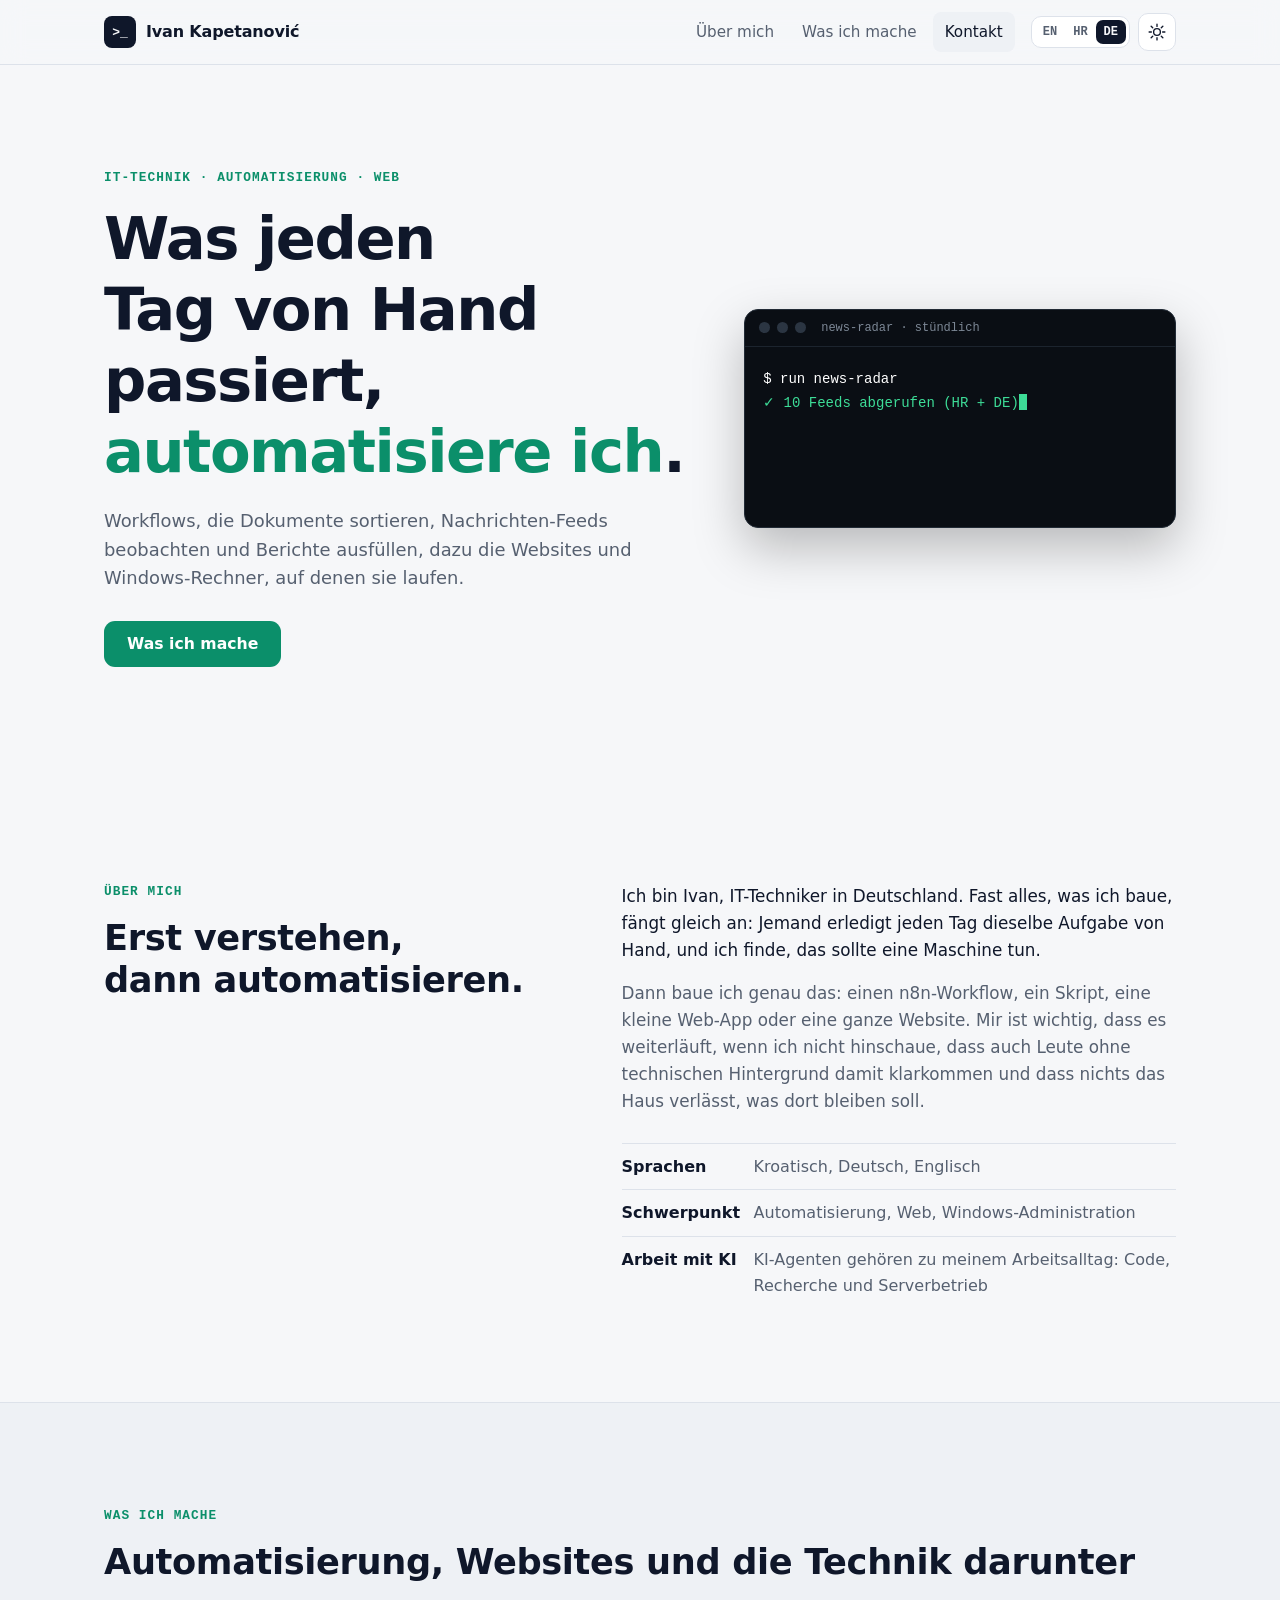
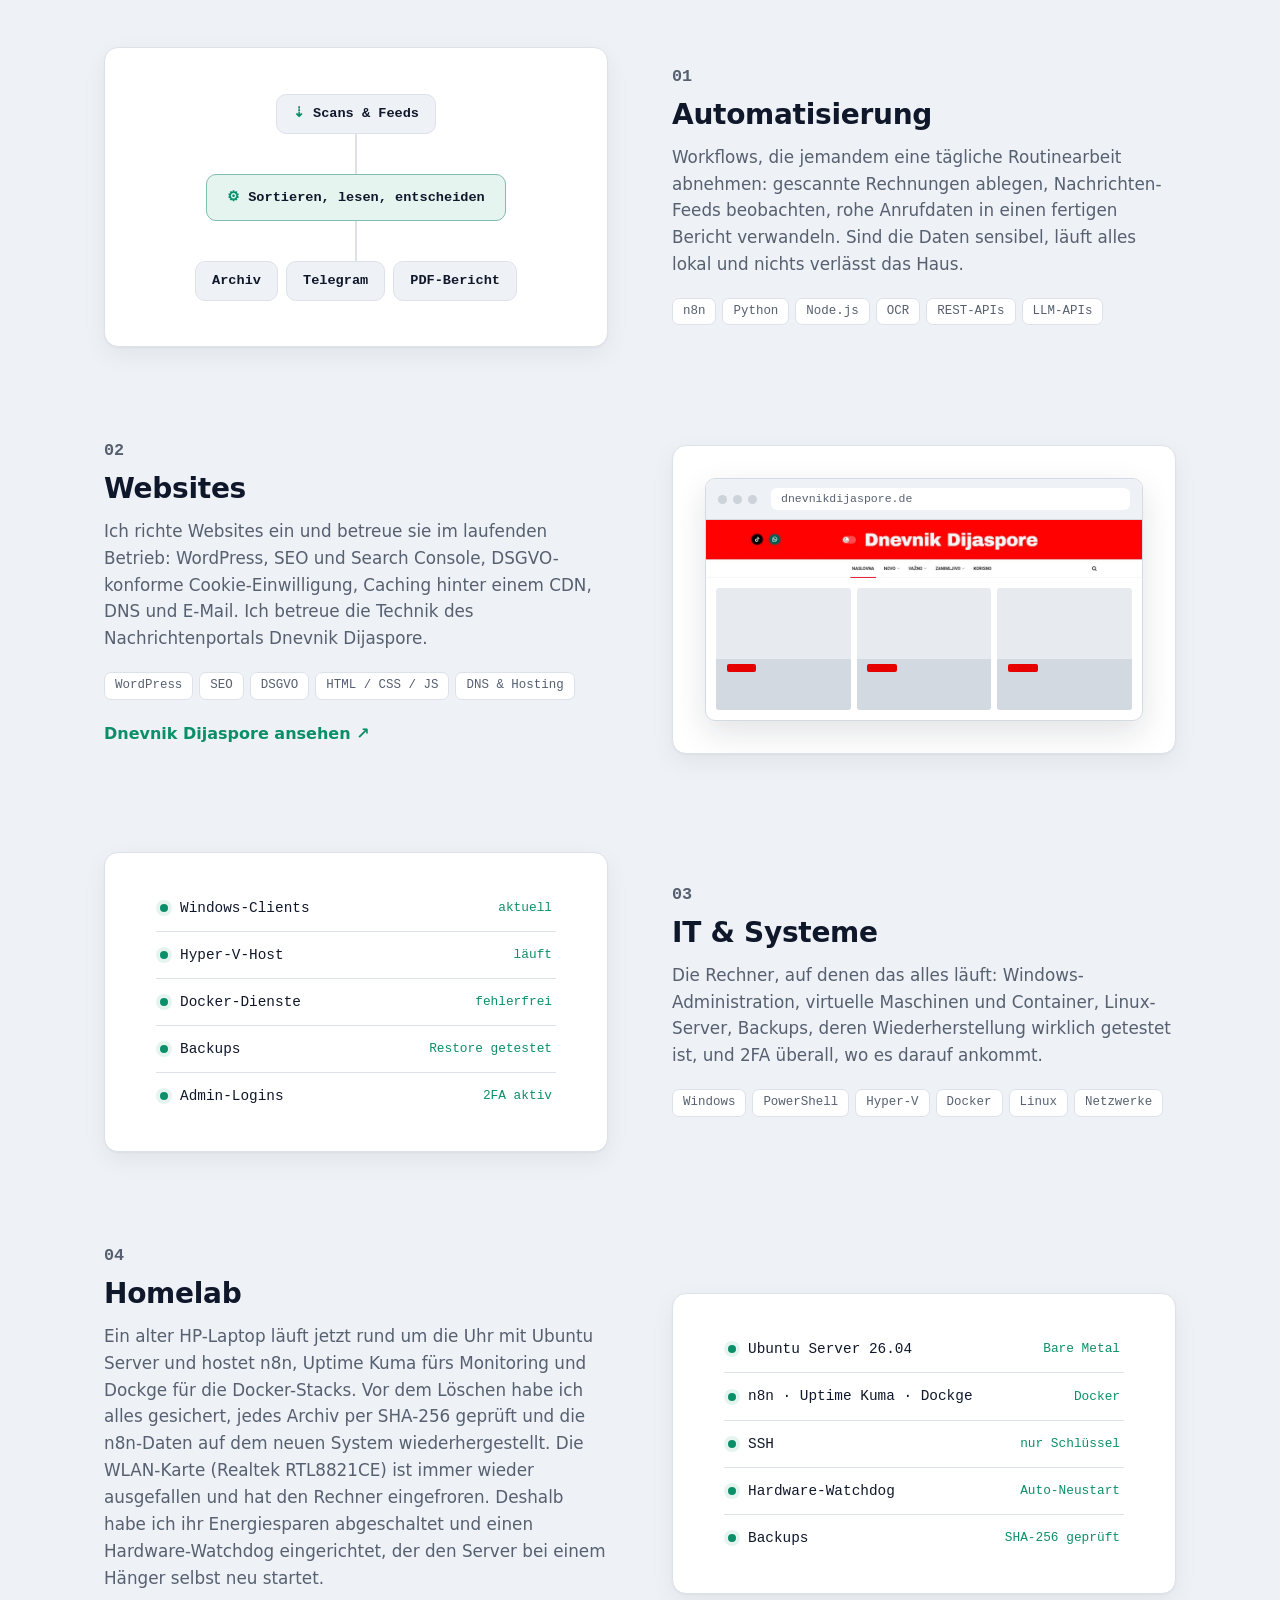
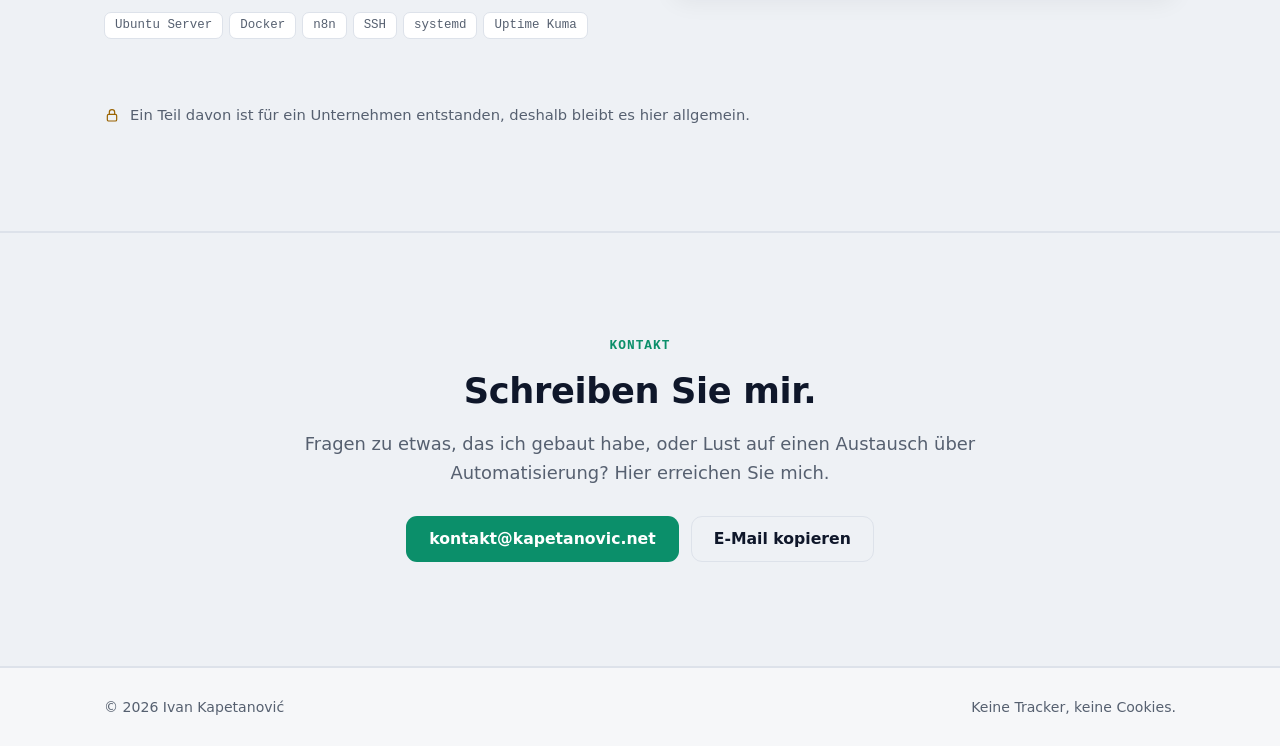
==== de/index.html @ 945056b7 "Add homelab project, AI line, drop hand-written claim Co-Authored-By: Claude Opus 5.5 <noreply@anthr" ====
<!doctype html>
<html lang="de">
<head>
  <meta charset="utf-8">
  <meta name="viewport" content="width=device-width, initial-scale=1">
  <title>Ivan Kapetanović · IT & Automatisierung</title>
  <meta name="description" content="Portfolio von Ivan Kapetanović, IT-Techniker: Automatisierung, Websites und Windows-Administration.">
  <meta name="author" content="Ivan Kapetanović">
  <meta name="theme-color" content="#f6f7f9" media="(prefers-color-scheme: light)">
  <meta name="theme-color" content="#0d1117" media="(prefers-color-scheme: dark)">
  <link rel="canonical" href="https://kapetanovic.net/de/">
  <link rel="alternate" hreflang="en" href="https://kapetanovic.net/">
  <link rel="alternate" hreflang="de" href="https://kapetanovic.net/de/">
  <link rel="alternate" hreflang="hr" href="https://kapetanovic.net/hr/">
  <link rel="alternate" hreflang="x-default" href="https://kapetanovic.net/">
  <link rel="icon" href="../assets/favicon.svg" type="image/svg+xml">
  <link rel="stylesheet" href="../css/style.css">
  <script>
    // Mark JS as available and apply the saved theme before first paint (no flash).
    document.documentElement.classList.add("js");
    try { var t = localStorage.getItem("theme"); if (t) document.documentElement.dataset.theme = t; } catch (e) {}
  </script>
</head>
<body>
  <a class="skip" href="#main">Zum Inhalt springen</a>

  <header class="site-header" id="top">
    <div class="wrap header-inner">
      <a class="brand" href="#top" aria-label="Nach oben">
        <span class="brand-mark" aria-hidden="true">&gt;_</span>
        <span>Ivan Kapetanović</span>
      </a>

      <nav class="nav" id="nav" aria-label="Hauptmenü">
        <a href="#about">Über mich</a>
        <a href="#work">Was ich mache</a>
        <a href="#contact">Kontakt</a>
      </nav>

      <div class="header-tools">
        <div class="lang" role="group" aria-label="Sprache">
          <a class="lang-btn" href="../" lang="en" hreflang="en">EN</a>
          <a class="lang-btn" href="../hr/" lang="hr" hreflang="hr">HR</a>
          <a class="lang-btn is-active" href="./" aria-current="true" lang="de">DE</a>
        </div>
        <button class="icon-btn" id="theme-toggle" type="button" aria-label="Dunkelmodus umschalten">
          <svg class="i-sun" viewBox="0 0 24 24" aria-hidden="true"><circle cx="12" cy="12" r="4.5"/><path d="M12 1.5v3M12 19.5v3M4.2 4.2l2.1 2.1M17.7 17.7l2.1 2.1M1.5 12h3M19.5 12h3M4.2 19.8l2.1-2.1M17.7 6.3l2.1-2.1"/></svg>
          <svg class="i-moon" viewBox="0 0 24 24" aria-hidden="true"><path d="M20.5 14.5A8.5 8.5 0 0 1 9.5 3.5a8.5 8.5 0 1 0 11 11z"/></svg>
        </button>
        <button class="icon-btn menu-btn" id="menu-toggle" type="button" aria-label="Menü öffnen" data-label-open="Menü öffnen" data-label-close="Menü schließen" aria-expanded="false" aria-controls="nav">
          <svg viewBox="0 0 24 24" aria-hidden="true"><path d="M3 6h18M3 12h18M3 18h18"/></svg>
        </button>
      </div>
    </div>
  </header>

  <main id="main">
    <!-- HERO -->
    <section class="hero">
      <div class="wrap hero-grid">
        <div class="hero-copy">
          <p class="eyebrow">IT-Technik · Automatisierung · Web</p>
          <h1>Was jeden Tag von Hand passiert, <span class="accent">automatisiere ich</span>.</h1>
          <p class="lead">
            Workflows, die Dokumente sortieren, Nachrichten-Feeds beobachten und Berichte ausfüllen,
            dazu die Websites und Windows-Rechner, auf denen sie laufen.
          </p>
          <div class="cta-row">
            <a class="btn btn-primary" href="#work">Was ich mache</a>
          </div>
        </div>

        <div class="terminal" aria-label="Beispiel: ein automatischer Workflow-Lauf">
          <div class="terminal-bar">
            <span class="dot"></span><span class="dot"></span><span class="dot"></span>
            <span class="terminal-title">news-radar · stündlich</span>
          </div>
          <pre class="terminal-body" id="terminal"><code>$ run news-radar
✓ 10 Feeds abgerufen (HR + DE)
✓ 214 Meldungen → 9 relevant
✓ 9 an die Redaktion auf Telegram gesendet
fertig in 4,2 s</code></pre>
        </div>
      </div>
    </section>

    <!-- ABOUT -->
    <section class="section" id="about">
      <div class="wrap about-grid">
        <div>
          <p class="kicker">Über mich</p>
          <h2>Erst verstehen, dann automatisieren.</h2>
        </div>
        <div class="about-text">
          <p>
            Ich bin Ivan, IT-Techniker in Deutschland. Fast alles, was ich baue, fängt gleich an: Jemand erledigt jeden Tag dieselbe Aufgabe von Hand, und ich finde, das
            sollte eine Maschine tun.
          </p>
          <p>
            Dann baue ich genau das: einen n8n-Workflow, ein Skript, eine kleine Web-App oder eine
            ganze Website. Mir ist wichtig, dass es weiterläuft, wenn ich nicht hinschaue, dass auch
            Leute ohne technischen Hintergrund damit klarkommen und dass nichts das Haus verlässt,
            was dort bleiben soll.
          </p>
          <ul class="facts">
            <li><strong>Sprachen</strong> Kroatisch, Deutsch, Englisch</li>
            <li><strong>Schwerpunkt</strong> Automatisierung, Web, Windows-Administration</li>
            <li><strong>Arbeit mit KI</strong> KI-Agenten gehören zu meinem Arbeitsalltag: Code, Recherche und Serverbetrieb</li>
          </ul>
        </div>
      </div>
    </section>

    <!-- WORK: three general areas. A block's visual can be swapped for a photo later:
         replace the contents of its .work-media with <img src="assets/..." alt="..." width height>. -->
    <section class="section section-alt" id="work">
      <div class="wrap">
        <p class="kicker">Was ich mache</p>
        <h2>Automatisierung, Websites und die Technik darunter</h2>

        <div class="work-list">
          <article class="work">
            <div class="work-media media-flow" aria-hidden="true">
              <div class="flow">
                <div class="flow-node"><span class="flow-ico">⇣</span>Scans &amp; Feeds</div>
                <div class="flow-line"><i></i></div>
                <div class="flow-node flow-main"><span class="flow-ico">⚙</span>Sortieren, lesen, entscheiden</div>
                <div class="flow-line"><i></i></div>
                <div class="flow-outs">
                  <div class="flow-node">Archiv</div>
                  <div class="flow-node">Telegram</div>
                  <div class="flow-node">PDF-Bericht</div>
                </div>
              </div>
            </div>
            <div class="work-copy">
              <p class="work-num">01</p>
              <h3>Automatisierung</h3>
              <p>
                Workflows, die jemandem eine tägliche Routinearbeit abnehmen: gescannte Rechnungen
                ablegen, Nachrichten-Feeds beobachten, rohe Anrufdaten in einen fertigen Bericht
                verwandeln. Sind die Daten sensibel, läuft alles lokal und nichts verlässt das Haus.
              </p>
              <ul class="tags"><li>n8n</li><li>Python</li><li>Node.js</li><li>OCR</li><li>REST-APIs</li><li>LLM-APIs</li></ul>
            </div>
          </article>

          <article class="work work-flip">
            <div class="work-media media-browser">
              <div class="browser">
                <div class="browser-bar" aria-hidden="true"><span class="dot"></span><span class="dot"></span><span class="dot"></span><span class="browser-url">dnevnikdijaspore.de</span></div>
                <img src="../assets/dd-header.webp" width="960" height="128" alt="Kopfzeile der Nachrichtenseite Dnevnik Dijaspore" loading="lazy" decoding="async">
                <div class="browser-grid" aria-hidden="true"><i></i><i></i><i></i></div>
              </div>
            </div>
            <div class="work-copy">
              <p class="work-num">02</p>
              <h3>Websites</h3>
              <p>
                Ich richte Websites ein und betreue sie im laufenden Betrieb: WordPress, SEO und Search
                Console, DSGVO-konforme Cookie-Einwilligung, Caching hinter einem CDN, DNS und E-Mail.
                Ich betreue die Technik des Nachrichtenportals Dnevnik Dijaspore.
              </p>
              <ul class="tags"><li>WordPress</li><li>SEO</li><li>DSGVO</li><li>HTML / CSS / JS</li><li>DNS &amp; Hosting</li></ul>
              <a class="work-link" href="https://dnevnikdijaspore.de" target="_blank" rel="noopener">Dnevnik Dijaspore ansehen ↗</a>
            </div>
          </article>

          <article class="work">
            <div class="work-media media-status" aria-hidden="true">
              <ul class="status">
                <li><span class="ok"></span>Windows-Clients<em>aktuell</em></li>
                <li><span class="ok"></span>Hyper-V-Host<em>läuft</em></li>
                <li><span class="ok"></span>Docker-Dienste<em>fehlerfrei</em></li>
                <li><span class="ok"></span>Backups<em>Restore getestet</em></li>
                <li><span class="ok"></span>Admin-Logins<em>2FA aktiv</em></li>
              </ul>
            </div>
            <div class="work-copy">
              <p class="work-num">03</p>
              <h3>IT &amp; Systeme</h3>
              <p>
                Die Rechner, auf denen das alles läuft: Windows-Administration, virtuelle Maschinen und
                Container, Linux-Server, Backups, deren Wiederherstellung wirklich getestet ist, und
                2FA überall, wo es darauf ankommt.
              </p>
              <ul class="tags"><li>Windows</li><li>PowerShell</li><li>Hyper-V</li><li>Docker</li><li>Linux</li><li>Netzwerke</li></ul>
            </div>
          </article>
          <article class="work work-flip">
            <div class="work-media media-status" aria-hidden="true">
              <ul class="status">
                <li><span class="ok"></span>Ubuntu Server 26.04<em>Bare Metal</em></li>
                <li><span class="ok"></span>n8n · Uptime Kuma · Dockge<em>Docker</em></li>
                <li><span class="ok"></span>SSH<em>nur Schlüssel</em></li>
                <li><span class="ok"></span>Hardware-Watchdog<em>Auto-Neustart</em></li>
                <li><span class="ok"></span>Backups<em>SHA-256 geprüft</em></li>
              </ul>
            </div>
            <div class="work-copy">
              <p class="work-num">04</p>
              <h3>Homelab</h3>
              <p>
                Ein alter HP-Laptop läuft jetzt rund um die Uhr mit Ubuntu Server und hostet n8n,
                Uptime Kuma fürs Monitoring und Dockge für die Docker-Stacks. Vor dem Löschen habe ich
                alles gesichert, jedes Archiv per SHA-256 geprüft und die n8n-Daten auf dem neuen System
                wiederhergestellt. Die WLAN-Karte (Realtek RTL8821CE) ist immer wieder ausgefallen und hat
                den Rechner eingefroren. Deshalb habe ich ihr Energiesparen abgeschaltet und einen
                Hardware-Watchdog eingerichtet, der den Server bei einem Hänger selbst neu startet.
              </p>
              <ul class="tags"><li>Ubuntu Server</li><li>Docker</li><li>n8n</li><li>SSH</li><li>systemd</li><li>Uptime Kuma</li></ul>
            </div>
          </article>
        </div>

        <p class="work-note">
          <svg viewBox="0 0 24 24" aria-hidden="true"><rect x="5" y="11" width="14" height="10" rx="2"/><path d="M8 11V8a4 4 0 0 1 8 0v3"/></svg>
          Ein Teil davon ist für ein Unternehmen entstanden, deshalb bleibt es hier allgemein.
        </p>
      </div>
    </section>

    <!-- CONTACT -->
    <section class="section section-alt contact" id="contact">
      <div class="wrap contact-inner">
        <p class="kicker">Kontakt</p>
        <h2>Schreiben Sie mir.</h2>
        <p class="lead">Fragen zu etwas, das ich gebaut habe, oder Lust auf einen Austausch über Automatisierung? Hier erreichen Sie mich.</p>
        <div class="cta-row cta-center">
          <a class="btn btn-primary" href="mailto:kontakt@kapetanovic.net">kontakt@kapetanovic.net</a>
          <button class="btn btn-ghost" type="button" id="copy-email" data-copied="E-Mail-Adresse kopiert" data-email="kontakt@kapetanovic.net">E-Mail kopieren</button>
        </div>
      </div>
    </section>
  </main>

  <footer class="site-footer">
    <div class="wrap footer-inner">
      <p>© <span id="year">2026</span> Ivan Kapetanović</p>
      <p>Keine Tracker, keine Cookies.</p>
    </div>
  </footer>

  <div class="toast" id="toast" role="status" aria-live="polite"></div>
  <script src="../js/main.js" defer></script>
</body>
</html>
---- css/style.css ----
/* ===== Tokens ===== */
:root {
  --bg: #f6f7f9;
  --surface: #ffffff;
  --surface-alt: #eef1f5;
  --text: #0f172a;
  --muted: #566070;
  --border: #dde2ea;
  --accent: #0b8f6a;
  --accent-strong: #087556;
  --accent-ink: #ffffff;
  --accent-soft: rgba(11, 143, 106, 0.1);
  --warn: #9a6300;
  --warn-soft: rgba(201, 138, 20, 0.12);
  --shadow: 0 1px 2px rgba(15, 23, 42, 0.04), 0 8px 24px rgba(15, 23, 42, 0.06);
  --header-bg: rgba(246, 247, 249, 0.82);

  --font: ui-sans-serif, system-ui, -apple-system, "Segoe UI", Roboto, "Helvetica Neue", Arial, sans-serif;
  --mono: ui-monospace, "Cascadia Code", "SF Mono", Consolas, "Liberation Mono", monospace;
  --radius: 14px;
  --wrap: 1120px;
  --gutter: 16px;
  color-scheme: light;
}

@media (prefers-color-scheme: dark) {
  :root:not([data-theme="light"]) {
    --bg: #0d1117;
    --surface: #151b23;
    --surface-alt: #10151c;
    --text: #e6edf3;
    --muted: #8d98a7;
    --border: #252e39;
    --accent: #3ddc97;
    --accent-strong: #6be8b1;
    --accent-ink: #062418;
    --accent-soft: rgba(61, 220, 151, 0.12);
    --warn: #f0b94a;
    --warn-soft: rgba(240, 185, 74, 0.12);
    --shadow: 0 1px 2px rgba(0, 0, 0, 0.3), 0 8px 24px rgba(0, 0, 0, 0.25);
    --header-bg: rgba(13, 17, 23, 0.8);
    color-scheme: dark;
  }
}

:root[data-theme="dark"] {
  --bg: #0d1117;
  --surface: #151b23;
  --surface-alt: #10151c;
  --text: #e6edf3;
  --muted: #8d98a7;
  --border: #252e39;
  --accent: #3ddc97;
  --accent-strong: #6be8b1;
  --accent-ink: #062418;
  --accent-soft: rgba(61, 220, 151, 0.12);
  --warn: #f0b94a;
  --warn-soft: rgba(240, 185, 74, 0.12);
  --shadow: 0 1px 2px rgba(0, 0, 0, 0.3), 0 8px 24px rgba(0, 0, 0, 0.25);
  --header-bg: rgba(13, 17, 23, 0.8);
  color-scheme: dark;
}

/* ===== Base ===== */
*, *::before, *::after { box-sizing: border-box; }
[hidden] { display: none !important; }

html { scroll-behavior: smooth; scroll-padding-top: 76px; -webkit-text-size-adjust: 100%; }

body {
  margin: 0;
  background: var(--bg);
  color: var(--text);
  font: 16px/1.6 var(--font);
  -webkit-font-smoothing: antialiased;
  overflow-x: hidden;
}

h1, h2, h3 { line-height: 1.2; margin: 0 0 0.5em; letter-spacing: -0.01em; text-wrap: balance; }
a, button { touch-action: manipulation; }
h2 { font-size: clamp(1.6rem, 3.2vw, 2.2rem); }
h3 { font-size: 1.15rem; }
p { margin: 0 0 1em; }
a { color: var(--accent); }
a:hover { color: var(--accent-strong); }
:focus-visible { outline: 2px solid var(--accent); outline-offset: 3px; border-radius: 4px; }
svg { width: 1em; height: 1em; fill: none; stroke: currentColor; stroke-width: 1.8; stroke-linecap: round; stroke-linejoin: round; }

.wrap { max-width: var(--wrap); margin: 0 auto; padding: 0 var(--gutter); }
@media (min-width: 640px) { :root { --gutter: 24px; } }

.skip { position: absolute; left: -999px; top: 8px; background: var(--accent); color: var(--accent-ink); padding: 8px 12px; border-radius: 8px; z-index: 100; }
.skip:focus { left: 8px; }

/* ===== Header ===== */
.site-header {
  position: sticky; top: 0; z-index: 50;
  background: var(--header-bg);
  backdrop-filter: saturate(160%) blur(12px);
  -webkit-backdrop-filter: saturate(160%) blur(12px);
  border-bottom: 1px solid var(--border);
}
.header-inner { display: flex; align-items: center; gap: 16px; height: 64px; }

.brand { display: flex; align-items: center; gap: 10px; font-weight: 700; color: var(--text); text-decoration: none; letter-spacing: -0.01em; }
.brand:hover { color: var(--text); }
.brand-mark {
  display: grid; place-items: center; width: 32px; height: 32px; border-radius: 8px;
  background: var(--text); color: var(--bg); font: 700 13px/1 var(--mono);
}

.nav { display: flex; gap: 4px; margin-left: auto; }
.nav a { color: var(--muted); text-decoration: none; padding: 8px 12px; border-radius: 8px; font-size: 0.95rem; }
.nav a:hover, .nav a.is-current { color: var(--text); background: var(--surface-alt); }

.header-tools { display: flex; align-items: center; gap: 8px; }

.lang { display: flex; padding: 3px; border: 1px solid var(--border); border-radius: 10px; background: var(--surface); }
.lang-btn {
  display: flex; align-items: baseline; gap: 4px; padding: 4px 8px; border-radius: 7px;
  font: 600 12px/1.4 var(--mono); color: var(--muted); text-decoration: none;
}
.lang-btn.is-active { background: var(--text); color: var(--bg); }
.lang-btn.is-active:hover { color: var(--bg); }
.lang-btn.is-soon { opacity: 0.55; cursor: not-allowed; }
.lang-btn small { font-size: 9px; font-weight: 500; text-transform: uppercase; letter-spacing: 0.04em; }

.icon-btn {
  display: grid; place-items: center; width: 38px; height: 38px; padding: 0;
  border: 1px solid var(--border); border-radius: 10px; background: var(--surface);
  color: var(--text); cursor: pointer; font-size: 18px;
}
.icon-btn:hover { border-color: var(--muted); }
.i-moon { display: none; }
:root[data-theme="dark"] .i-sun { display: none; }
:root[data-theme="dark"] .i-moon { display: block; }
@media (prefers-color-scheme: dark) {
  :root:not([data-theme="light"]) .i-sun { display: none; }
  :root:not([data-theme="light"]) .i-moon { display: block; }
}

.menu-btn { display: none; }

@media (max-width: 860px) {
  .menu-btn { display: grid; }
  .header-tools { margin-left: auto; }
  .nav {
    position: absolute; top: 64px; left: 0; right: 0;
    flex-direction: column; gap: 0; padding: 8px var(--gutter) 16px;
    background: var(--bg); border-bottom: 1px solid var(--border);
    display: none;
  }
  .nav.is-open { display: flex; }
  .nav a { padding: 12px; font-size: 1rem; }
}
.brand { white-space: nowrap; }
@media (max-width: 480px) {
  .lang-btn small { display: none; }
  .header-inner { gap: 8px; }
  .brand { gap: 8px; font-size: 0.9rem; }
  .header-tools { gap: 6px; }
}
@media (max-width: 374px) {
  .brand > span:last-child { display: none; }
}

/* ===== Buttons ===== */
.btn {
  display: inline-flex; align-items: center; justify-content: center; gap: 8px;
  min-height: 46px; padding: 0 22px; border-radius: 11px;
  font: 600 0.98rem/1 var(--font); text-decoration: none; cursor: pointer;
  border: 1px solid transparent; transition: transform 0.15s ease, background 0.15s ease, border-color 0.15s ease;
}
.btn:hover { transform: translateY(-1px); }
.btn-primary { background: var(--accent); color: var(--accent-ink); }
.btn-primary:hover { background: var(--accent-strong); color: var(--accent-ink); }
.btn-ghost { background: transparent; color: var(--text); border-color: var(--border); }
.btn-ghost:hover { color: var(--text); border-color: var(--muted); }

.cta-row { display: flex; flex-wrap: wrap; gap: 12px; }
.cta-center { justify-content: center; }

/* ===== Hero ===== */
.hero { padding: 72px 0 80px; }
.hero-grid { display: grid; gap: 48px; align-items: center; }
@media (min-width: 900px) {
  .hero { padding: 104px 0 112px; }
  .hero-grid { grid-template-columns: 1.15fr 0.85fr; gap: 56px; }
}

.eyebrow, .kicker {
  font: 600 0.8rem/1.4 var(--mono); text-transform: uppercase; letter-spacing: 0.08em;
  color: var(--accent); margin-bottom: 16px;
}
.hero h1 { font-size: clamp(2.2rem, 5.4vw, 3.7rem); letter-spacing: -0.025em; margin-bottom: 20px; }
.accent { color: var(--accent); }
.lead { font-size: 1.12rem; color: var(--muted); max-width: 38em; margin-bottom: 28px; }

.terminal {
  background: #0a0e14; border: 1px solid #222b36; border-radius: var(--radius);
  box-shadow: 0 20px 50px rgba(0, 0, 0, 0.25); overflow: hidden; min-width: 0;
}
.terminal-bar { display: flex; align-items: center; gap: 7px; padding: 12px 14px; border-bottom: 1px solid #1c242e; }
.dot { width: 11px; height: 11px; border-radius: 50%; background: #2b3542; }
.terminal-title { margin-left: 8px; font: 12px/1 var(--mono); color: #7d8896; }
.terminal-body {
  margin: 0; padding: 20px 18px 24px; min-height: 180px;
  font: 14px/1.75 var(--mono); color: #c9d4e0; white-space: pre-wrap; word-break: break-word;
}
.terminal-body .t-ok { color: #3ddc97; }
.terminal-body .t-cmd { color: #ffffff; }
.terminal-body .t-dim { color: #7d8896; }
.cursor { display: inline-block; width: 8px; height: 1.1em; vertical-align: -0.2em; background: #3ddc97; animation: blink 1s steps(1) infinite; }
@keyframes blink { 50% { opacity: 0; } }

/* ===== Sections ===== */
.section { padding: 80px 0; }
.section-alt { background: var(--surface-alt); border-top: 1px solid var(--border); border-bottom: 1px solid var(--border); }
@media (min-width: 900px) { .section { padding: 104px 0; } }

.about-grid { display: grid; gap: 24px; }
@media (min-width: 900px) { .about-grid { grid-template-columns: 0.9fr 1.1fr; gap: 64px; } }
.about-text p { color: var(--muted); font-size: 1.05rem; }
.about-text p:first-child { color: var(--text); }
.facts { list-style: none; padding: 0; margin: 28px 0 0; display: grid; gap: 10px; }
.facts li { display: grid; grid-template-columns: 7.5em 1fr; gap: 12px; padding-top: 10px; border-top: 1px solid var(--border); color: var(--muted); }
.facts strong { color: var(--text); font-weight: 600; }
@media (max-width: 420px) { .facts li { grid-template-columns: 1fr; gap: 2px; } }

/* ===== Tags ===== */
.tags { list-style: none; padding: 0; margin: 0; display: flex; flex-wrap: wrap; gap: 6px; }
.tags li {
  padding: 4px 10px; border-radius: 7px; background: var(--surface); border: 1px solid var(--border);
  font: 0.78rem/1.4 var(--mono); color: var(--muted);
}

/* ===== What I do ===== */
.work-list { display: grid; gap: 64px; margin-top: 48px; }
.work { display: grid; gap: 28px; align-items: center; }
@media (min-width: 900px) {
  .work-list { gap: 96px; margin-top: 64px; }
  .work { grid-template-columns: 1fr 1fr; gap: 64px; }
  .work-flip .work-media { order: 2; }
}
.work-media {
  display: grid; place-items: center; min-height: 300px; padding: 32px; overflow: hidden;
  background: var(--surface); border: 1px solid var(--border); border-radius: var(--radius); box-shadow: var(--shadow);
}
.work-media img { display: block; max-width: 100%; height: auto; }
@media (max-width: 520px) { .work-media { min-height: 240px; padding: 20px; } }
.work-num { font: 600 0.8rem/1 var(--mono); color: var(--accent); margin-bottom: 12px; }
.work-copy h3 { font-size: clamp(1.4rem, 2.4vw, 1.75rem); margin-bottom: 12px; }
.work-copy p { color: var(--muted); font-size: 1.05rem; }
.work-copy .tags { margin-top: 20px; }
.work-link { display: inline-flex; align-items: center; min-height: 44px; margin-top: 12px; font-weight: 600; text-decoration: none; }
.work-link:hover { text-decoration: underline; text-underline-offset: 4px; }

.work-note { display: flex; align-items: center; gap: 10px; margin: 64px 0 0; color: var(--muted); font-size: 0.92rem; }
.work-note svg { flex-shrink: 0; width: 16px; height: 16px; color: var(--warn); }

/* Visual 1: workflow diagram */
.flow { display: flex; flex-direction: column; align-items: center; width: 100%; }
.flow-node {
  display: flex; align-items: center; gap: 8px; padding: 10px 16px; white-space: nowrap;
  background: var(--surface-alt); border: 1px solid var(--border); border-radius: 10px;
  font: 600 0.85rem/1.3 var(--mono); color: var(--text);
}
.flow-main { background: var(--accent-soft); border-color: color-mix(in srgb, var(--accent) 45%, var(--border)); padding: 14px 20px; }
.flow-ico { color: var(--accent); }
.flow-line { position: relative; width: 2px; height: 40px; background: var(--border); overflow: hidden; }
.flow-line i { position: absolute; left: 0; top: -14px; width: 2px; height: 14px; background: var(--accent); animation: flow-pulse 1.8s linear infinite; }
.flow-line + .flow-main + .flow-line i { animation-delay: 0.9s; }
@keyframes flow-pulse { to { transform: translateY(54px); } }
.flow-outs { display: flex; flex-wrap: wrap; justify-content: center; gap: 8px; }

/* Visual 2: browser frame (the real site is light, so the frame stays light in both themes) */
.browser { width: 100%; max-width: 520px; overflow: hidden; background: #fff; border: 1px solid #d5dbe3; border-radius: 10px; box-shadow: 0 12px 32px rgba(15, 23, 42, 0.12); }
.browser-bar { display: flex; align-items: center; gap: 6px; padding: 9px 12px; background: #eef1f5; border-bottom: 1px solid #d5dbe3; }
.browser-bar .dot { width: 9px; height: 9px; background: #cdd3db; }
.browser-url { flex: 1; min-width: 0; margin-left: 8px; padding: 3px 10px; border-radius: 6px; background: #fff; font: 0.72rem/1.4 var(--mono); color: #566070; overflow: hidden; text-overflow: ellipsis; white-space: nowrap; }
.browser img { width: 100%; }
.browser-grid { display: grid; grid-template-columns: repeat(3, 1fr); gap: 6px; padding: 10px; }
.browser-grid i { position: relative; aspect-ratio: 4 / 3.6; border-radius: 3px; background: linear-gradient(180deg, #e7eaef 0 58%, #d3d9e1 58% 100%); }
.browser-grid i::before { content: ""; position: absolute; left: 8%; top: 62%; width: 22%; height: 7%; background: #e60000; border-radius: 2px; }

/* Visual 3: status board */
.status { list-style: none; margin: 0; padding: 0; width: 100%; max-width: 400px; font: 0.9rem/1.4 var(--mono); }
.status li { display: flex; align-items: center; gap: 12px; padding: 13px 4px; border-bottom: 1px solid var(--border); color: var(--text); }
.status li:last-child { border-bottom: 0; }
.status .ok { flex-shrink: 0; width: 8px; height: 8px; border-radius: 50%; background: var(--accent); box-shadow: 0 0 0 4px var(--accent-soft); }
.status em { margin-left: auto; font-style: normal; font-size: 0.8rem; color: var(--accent); white-space: nowrap; }

/* ===== Contact ===== */
.contact { text-align: center; }
.contact-inner { max-width: 720px; }
.contact .lead { margin-left: auto; margin-right: auto; }

/* ===== Footer ===== */
.site-footer { border-top: 1px solid var(--border); padding: 28px 0; color: var(--muted); font-size: 0.88rem; }
.footer-inner { display: flex; flex-wrap: wrap; justify-content: space-between; gap: 8px 24px; }
.footer-inner p { margin: 0; }

/* ===== Toast ===== */
.toast {
  position: fixed; left: 50%; bottom: 24px; transform: translate(-50%, 20px);
  padding: 10px 18px; border-radius: 10px; background: var(--text); color: var(--bg);
  font-weight: 600; font-size: 0.92rem; opacity: 0; pointer-events: none;
  transition: opacity 0.2s ease, transform 0.2s ease; z-index: 60;
}
.toast.is-shown { opacity: 1; transform: translate(-50%, 0); }

@media (prefers-reduced-motion: reduce) {
  html { scroll-behavior: auto; }
  *, *::before, *::after { transition: none !important; animation: none !important; }
}
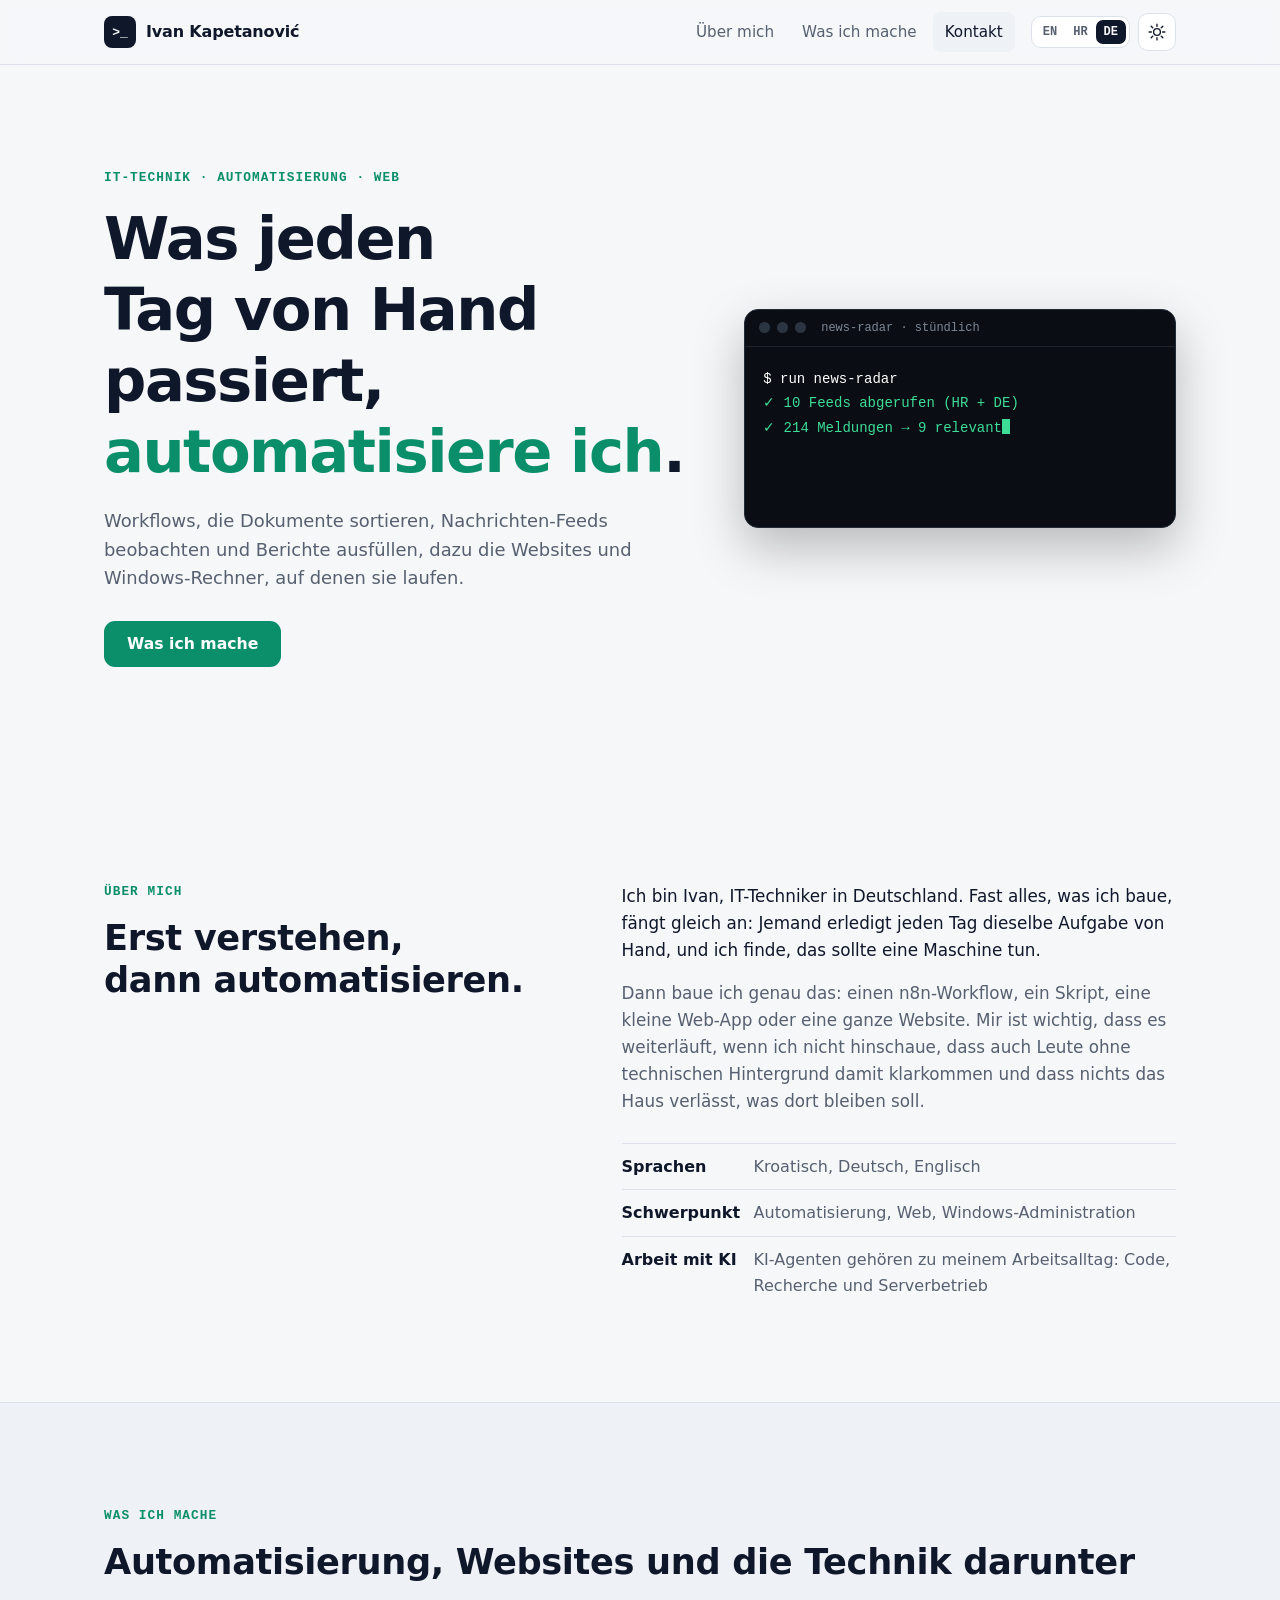
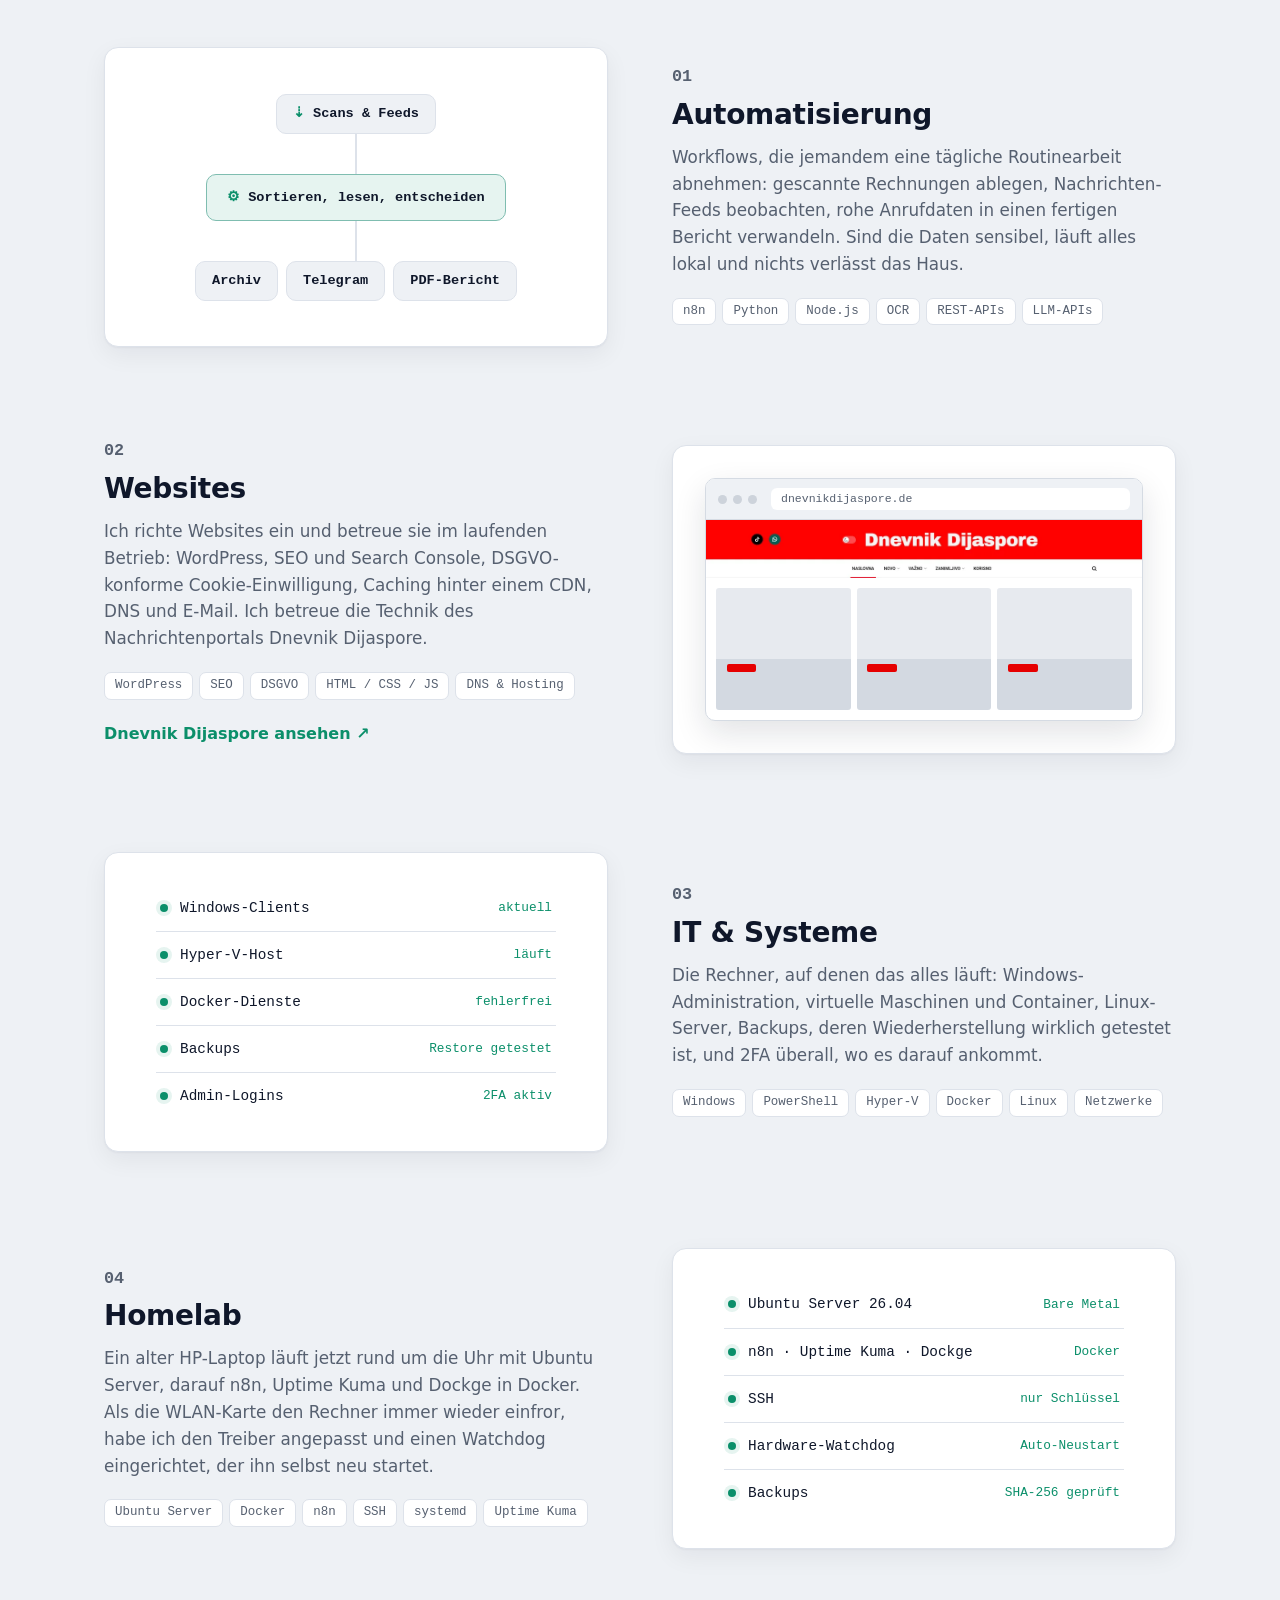
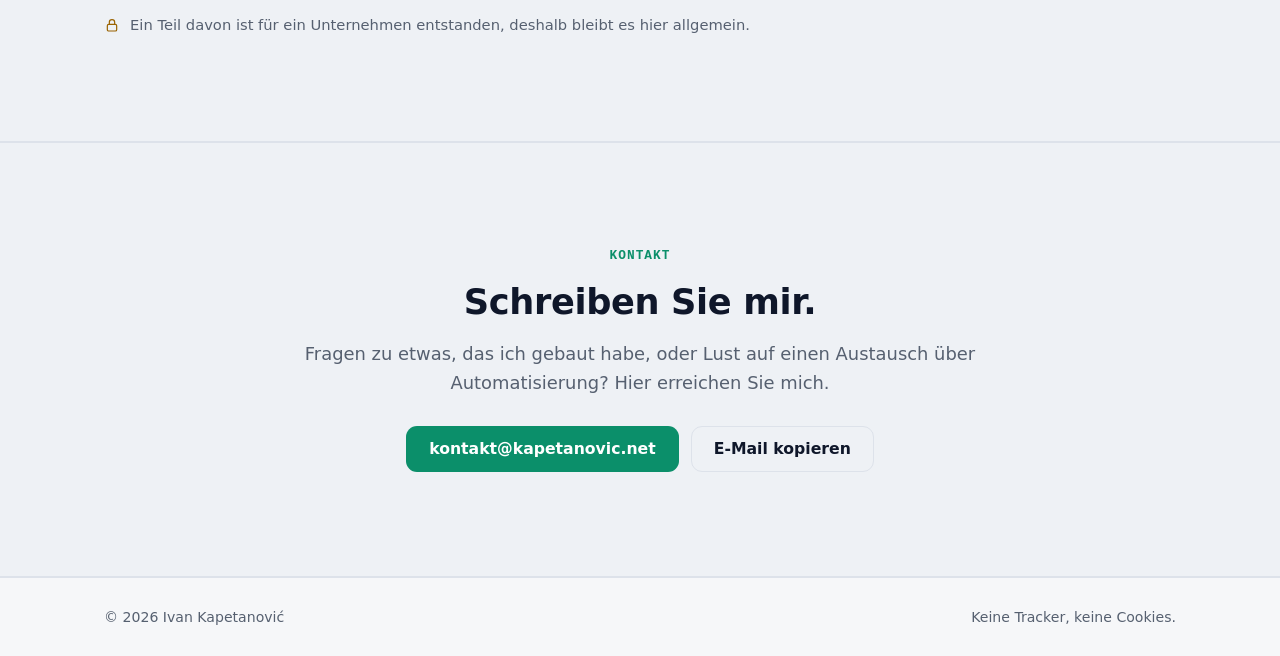
==== commit 3097e08b: "Shorten homelab text Co-Authored-By: Claude Opus 5.5 <noreply@anthropic.com> Claude-Session: https:/" ====
--- a/de/index.html
+++ b/de/index.html
@@ -201,12 +201,9 @@
               <p class="work-num">04</p>
               <h3>Homelab</h3>
               <p>
-                Ein alter HP-Laptop läuft jetzt rund um die Uhr mit Ubuntu Server und hostet n8n,
-                Uptime Kuma fürs Monitoring und Dockge für die Docker-Stacks. Vor dem Löschen habe ich
-                alles gesichert, jedes Archiv per SHA-256 geprüft und die n8n-Daten auf dem neuen System
-                wiederhergestellt. Die WLAN-Karte (Realtek RTL8821CE) ist immer wieder ausgefallen und hat
-                den Rechner eingefroren. Deshalb habe ich ihr Energiesparen abgeschaltet und einen
-                Hardware-Watchdog eingerichtet, der den Server bei einem Hänger selbst neu startet.
+                Ein alter HP-Laptop läuft jetzt rund um die Uhr mit Ubuntu Server, darauf n8n, Uptime Kuma
+                und Dockge in Docker. Als die WLAN-Karte den Rechner immer wieder einfror, habe ich den
+                Treiber angepasst und einen Watchdog eingerichtet, der ihn selbst neu startet.
               </p>
               <ul class="tags"><li>Ubuntu Server</li><li>Docker</li><li>n8n</li><li>SSH</li><li>systemd</li><li>Uptime Kuma</li></ul>
             </div>
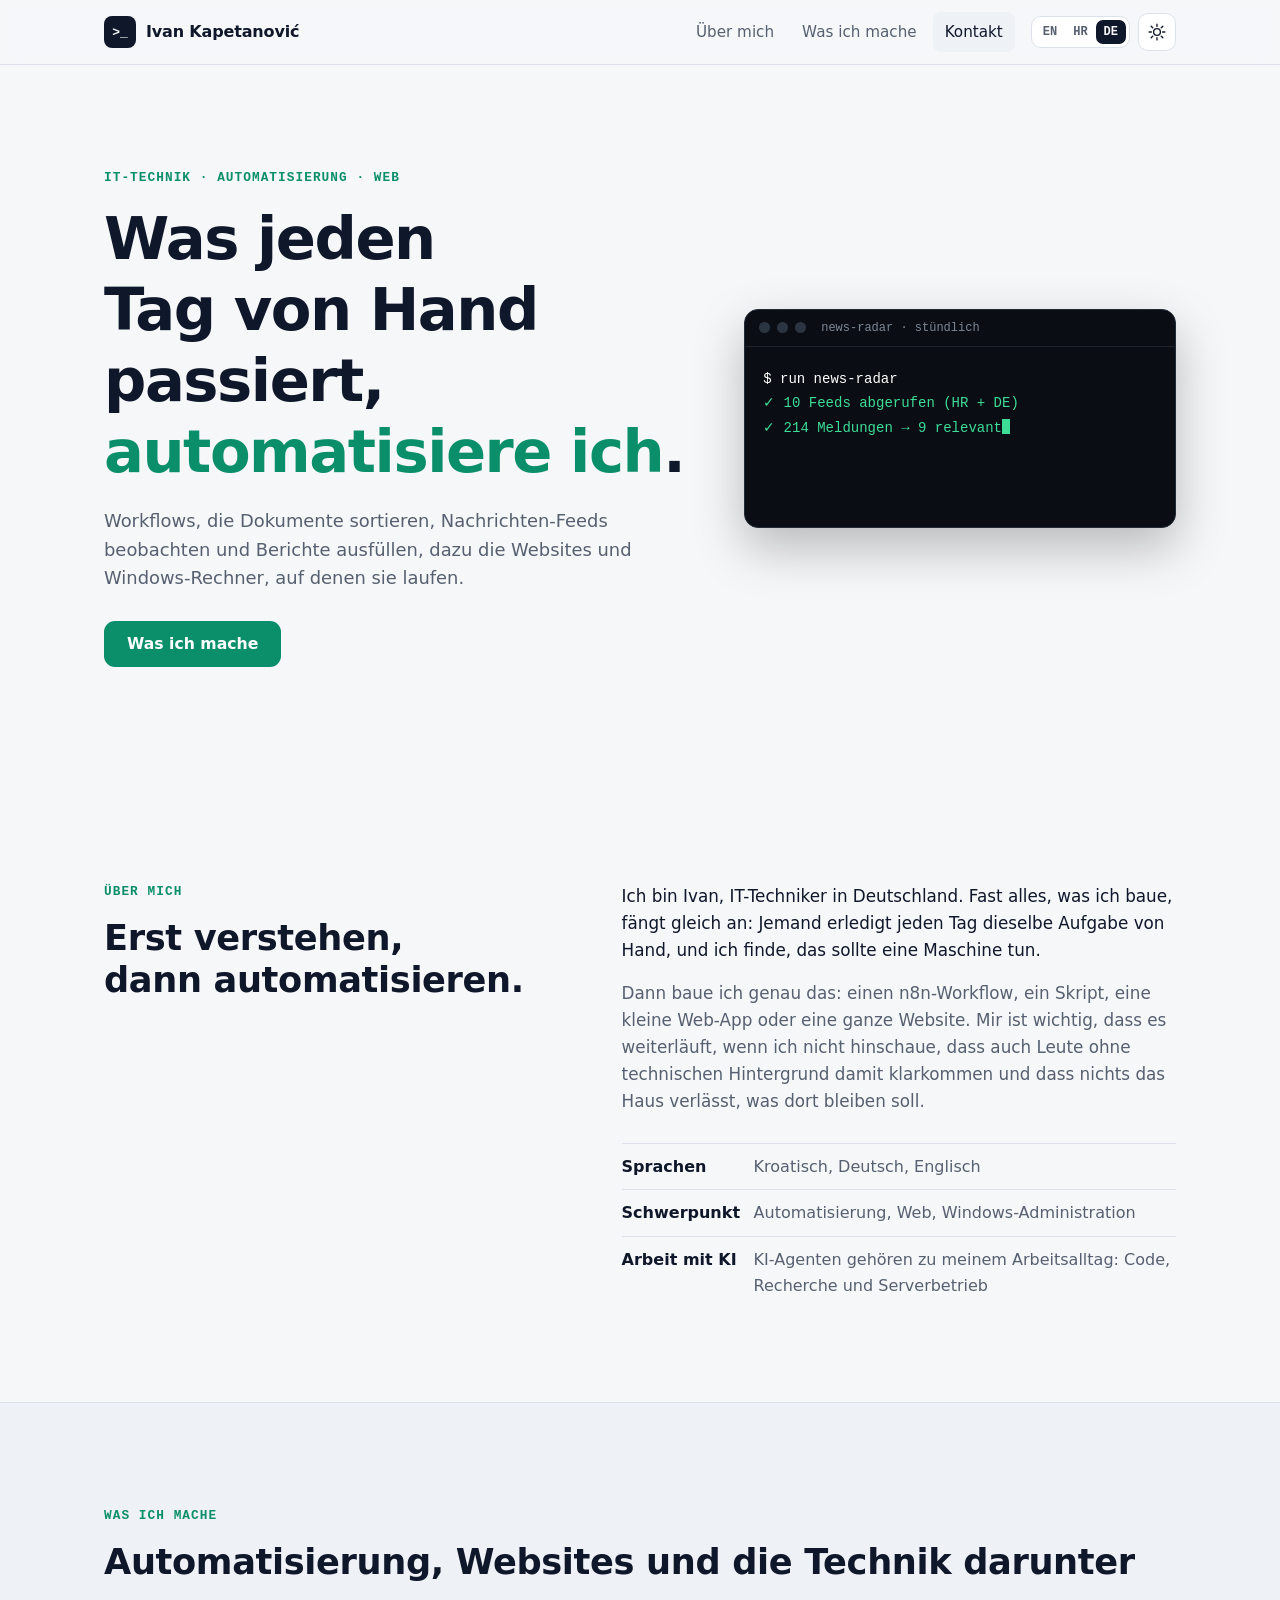
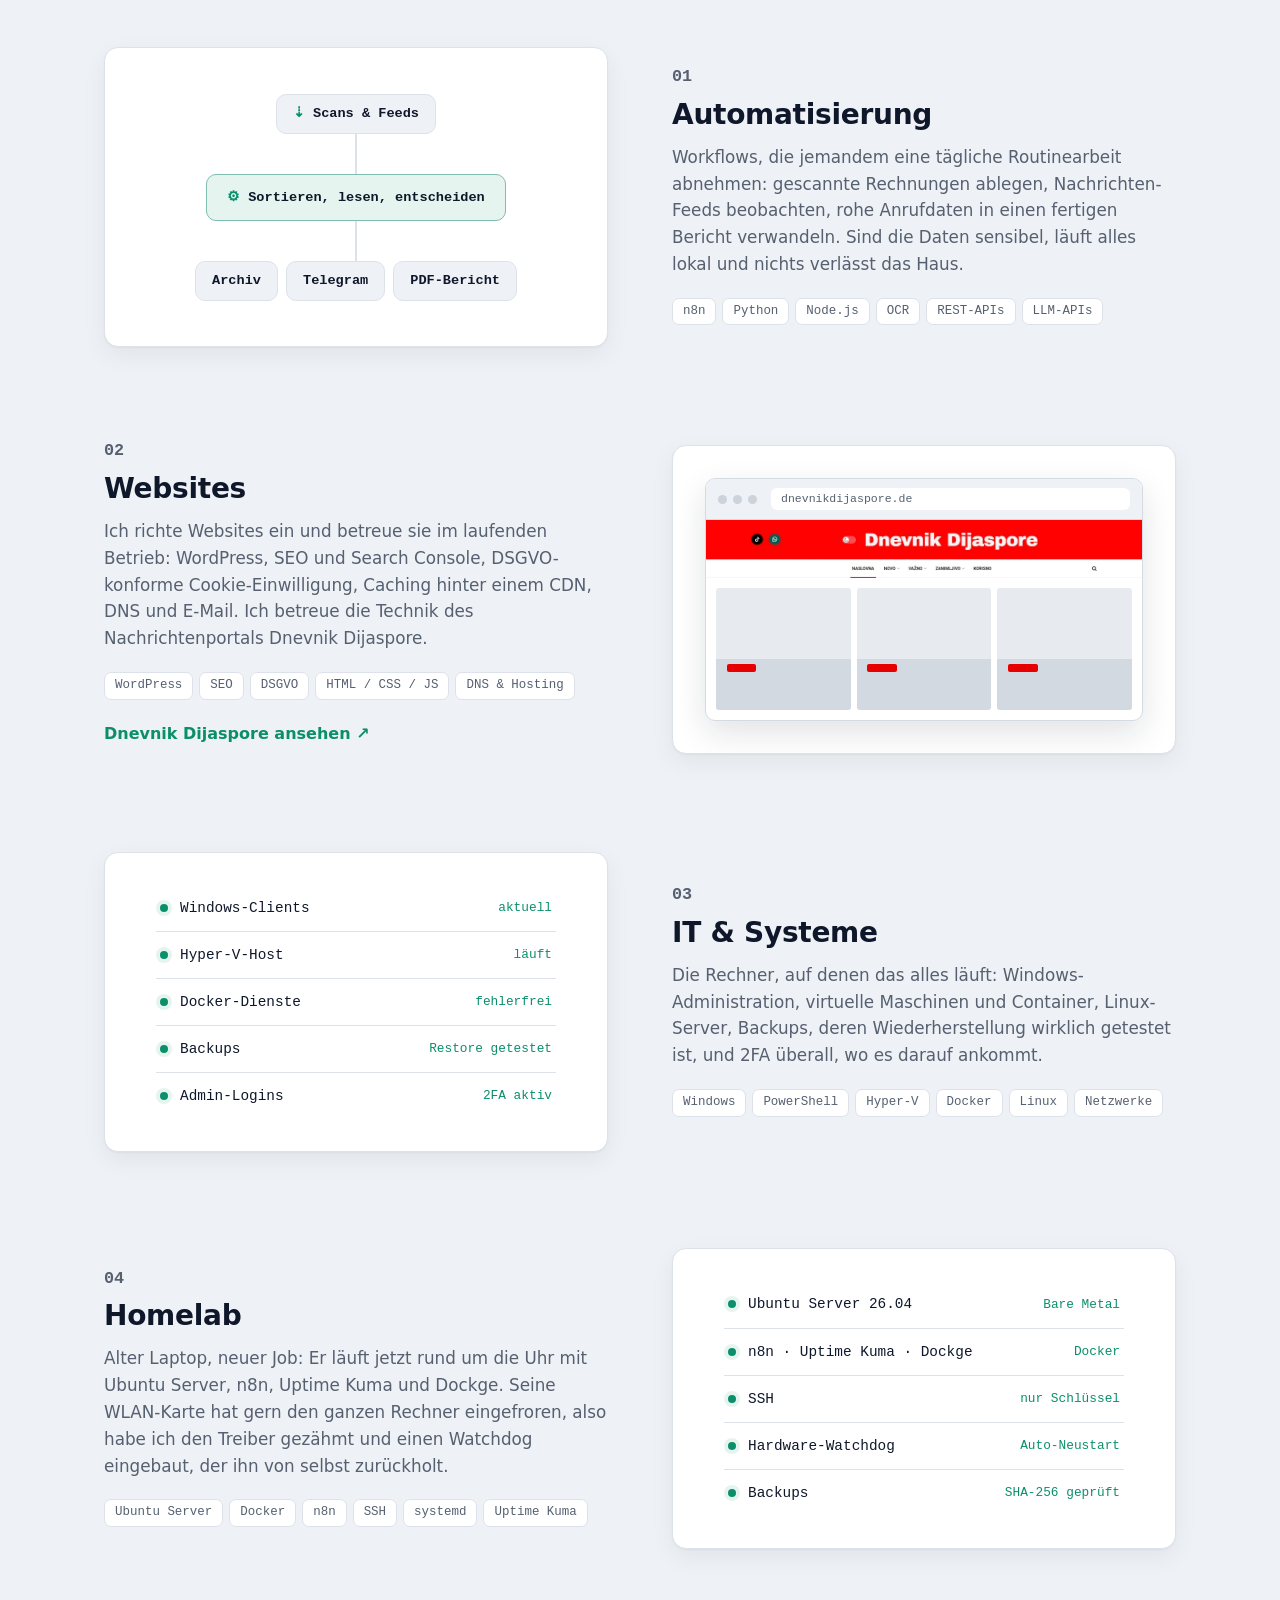
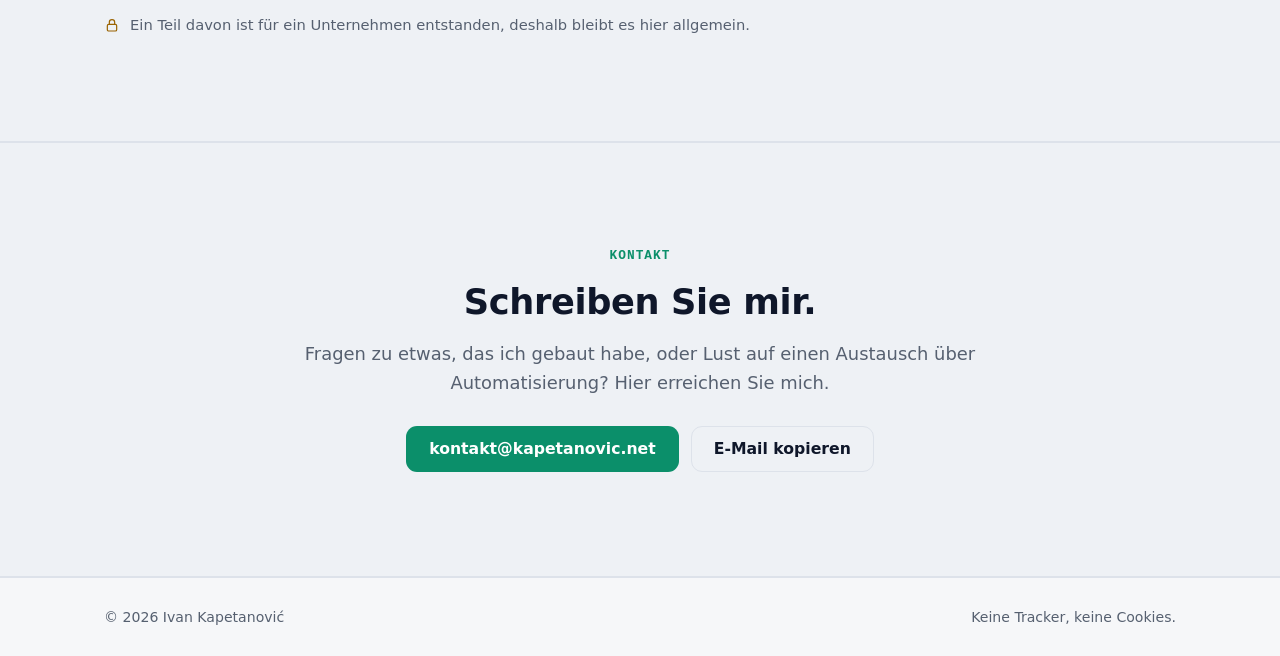
==== commit 2a6741fe: "Homelab text: less report-like Co-Authored-By: Claude Opus 5.5 <noreply@anthropic.com> Claude-Sessio" ====
--- a/de/index.html
+++ b/de/index.html
@@ -201,9 +201,9 @@
               <p class="work-num">04</p>
               <h3>Homelab</h3>
               <p>
-                Ein alter HP-Laptop läuft jetzt rund um die Uhr mit Ubuntu Server, darauf n8n, Uptime Kuma
-                und Dockge in Docker. Als die WLAN-Karte den Rechner immer wieder einfror, habe ich den
-                Treiber angepasst und einen Watchdog eingerichtet, der ihn selbst neu startet.
+                Alter Laptop, neuer Job: Er läuft jetzt rund um die Uhr mit Ubuntu Server, n8n, Uptime Kuma
+                und Dockge. Seine WLAN-Karte hat gern den ganzen Rechner eingefroren, also habe ich den
+                Treiber gezähmt und einen Watchdog eingebaut, der ihn von selbst zurückholt.
               </p>
               <ul class="tags"><li>Ubuntu Server</li><li>Docker</li><li>n8n</li><li>SSH</li><li>systemd</li><li>Uptime Kuma</li></ul>
             </div>
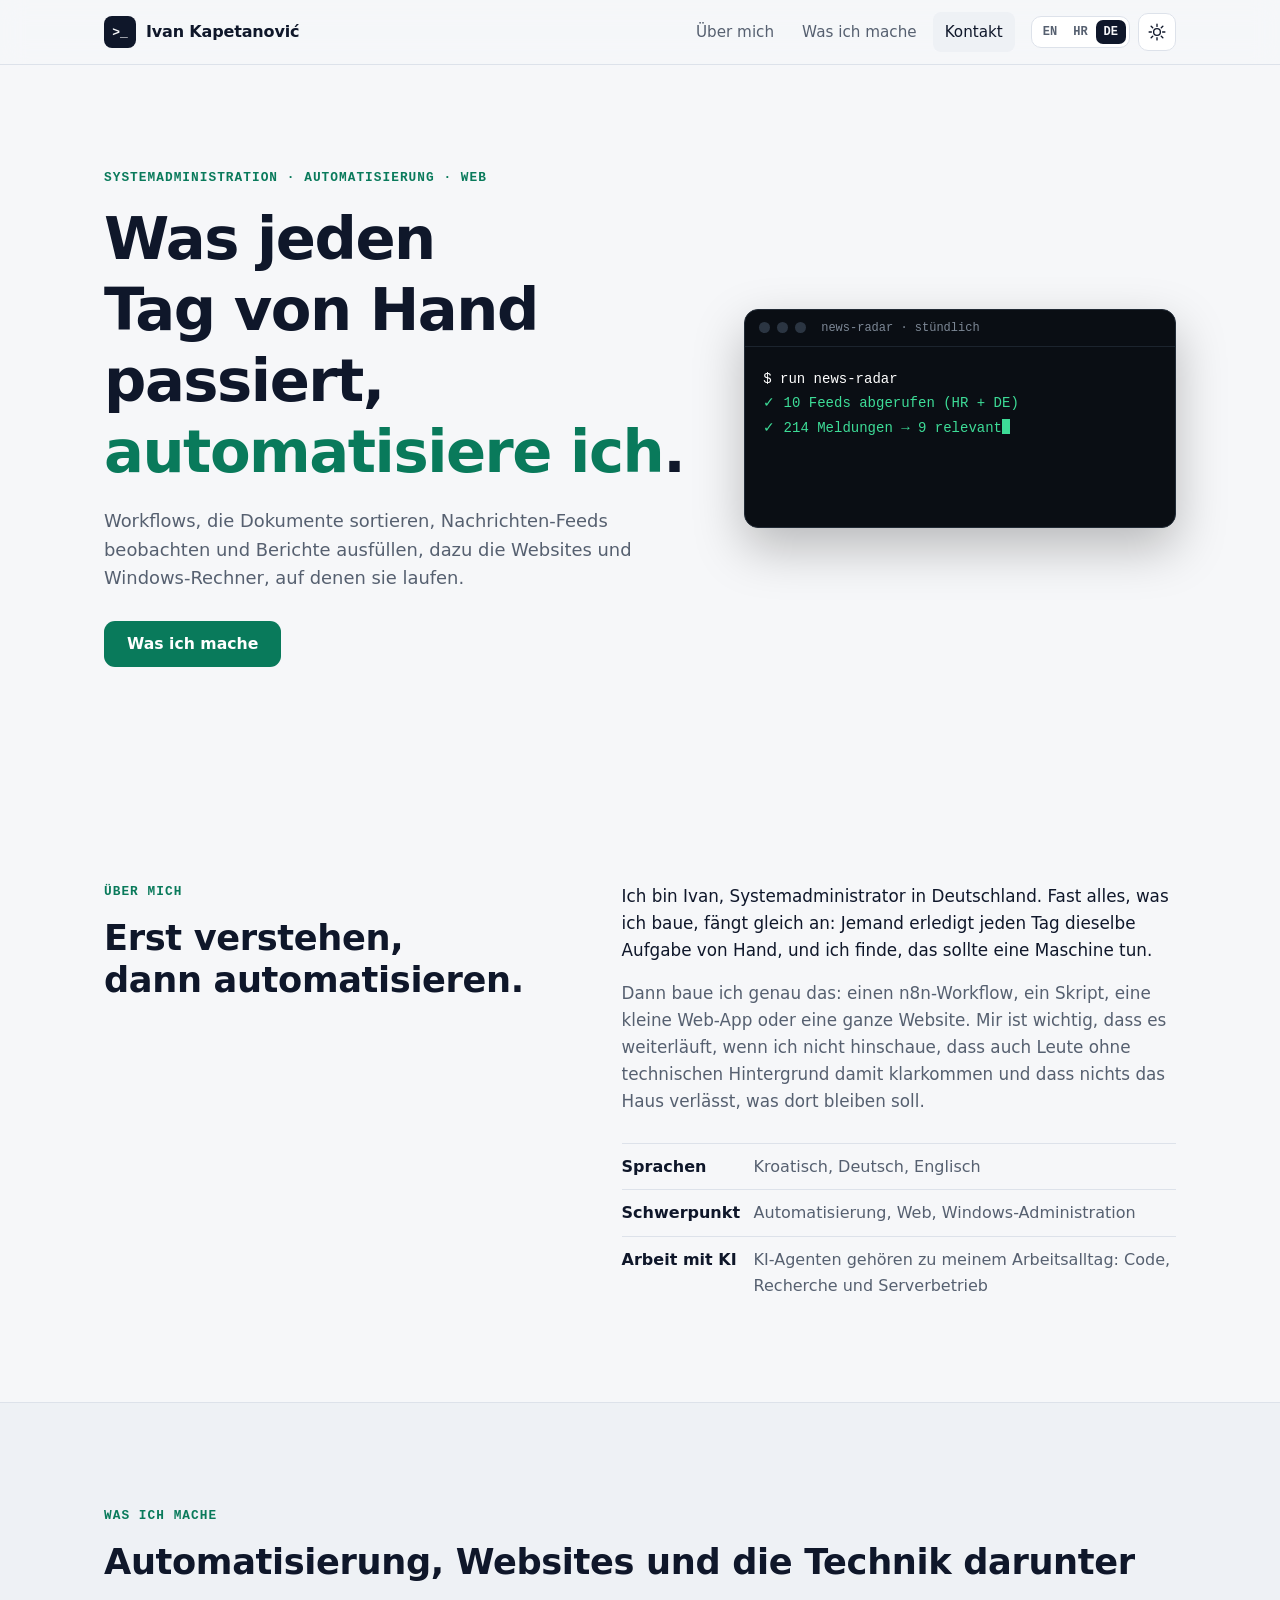
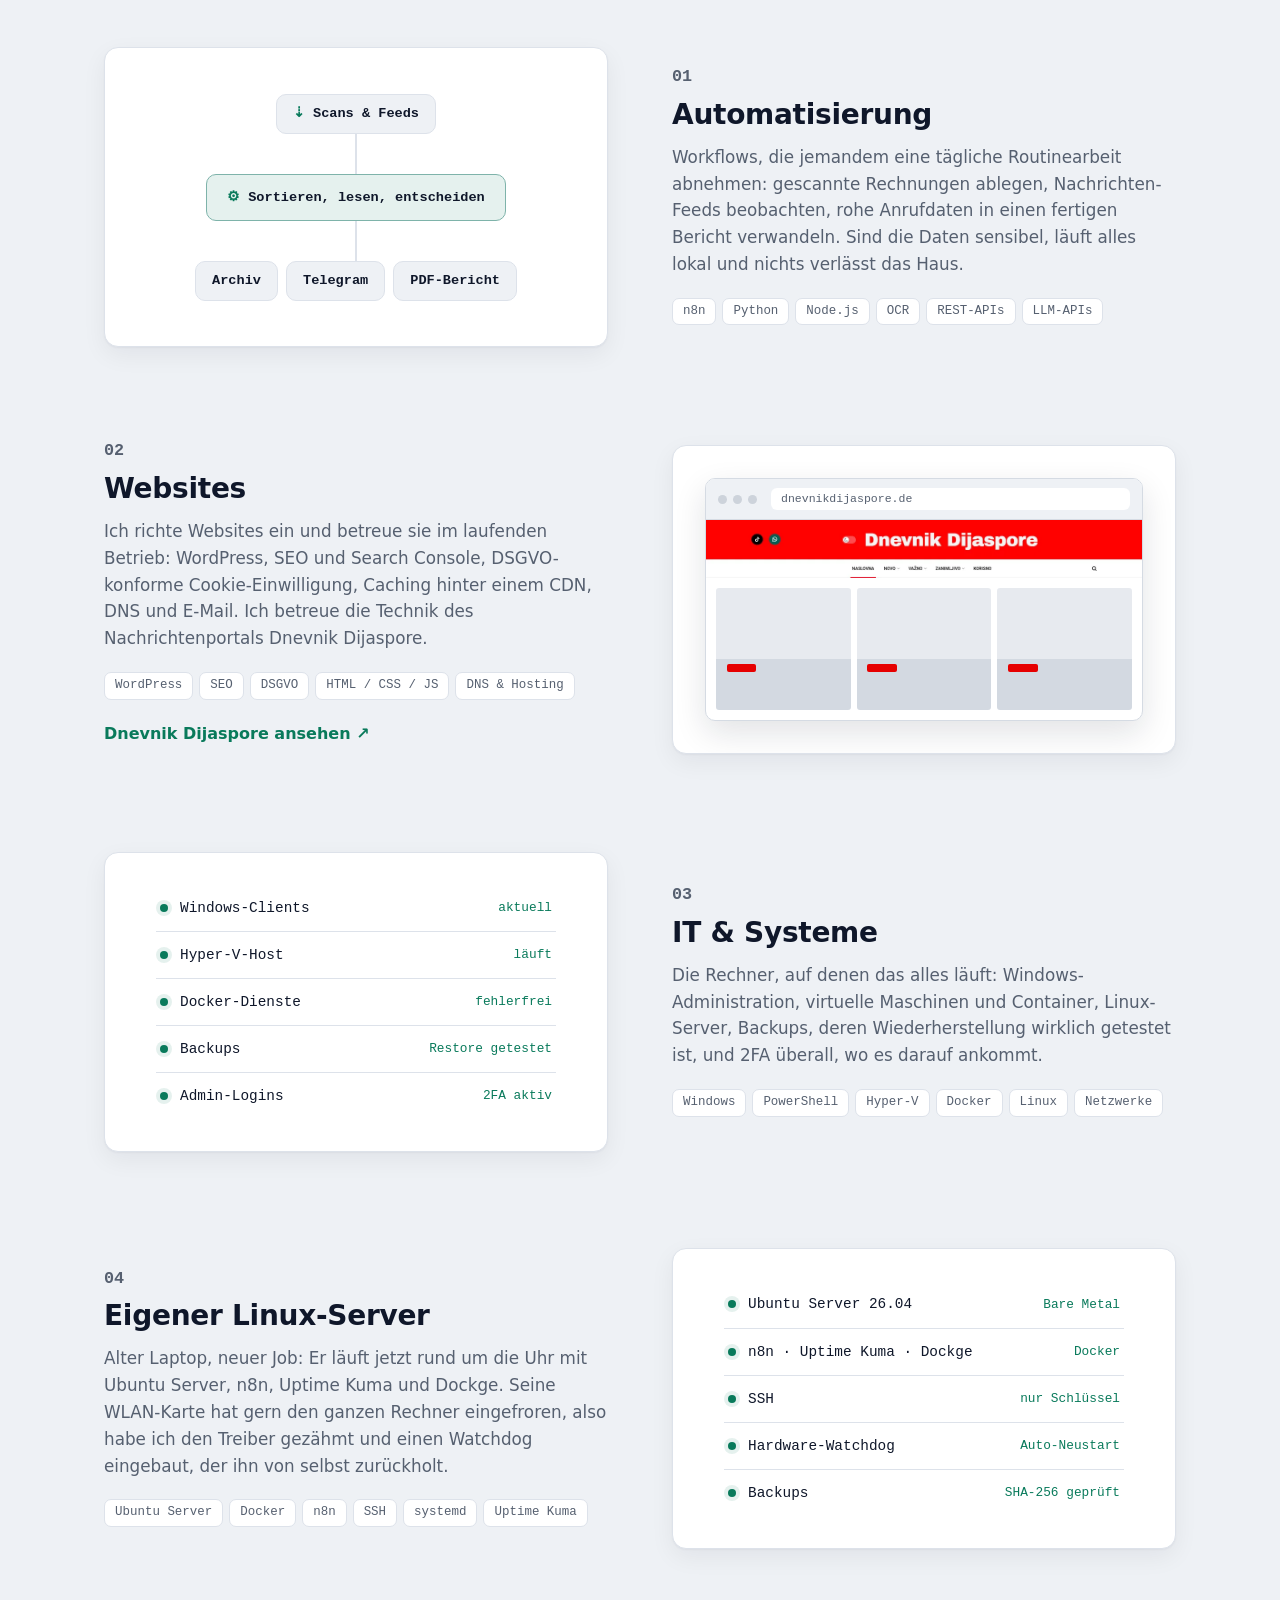
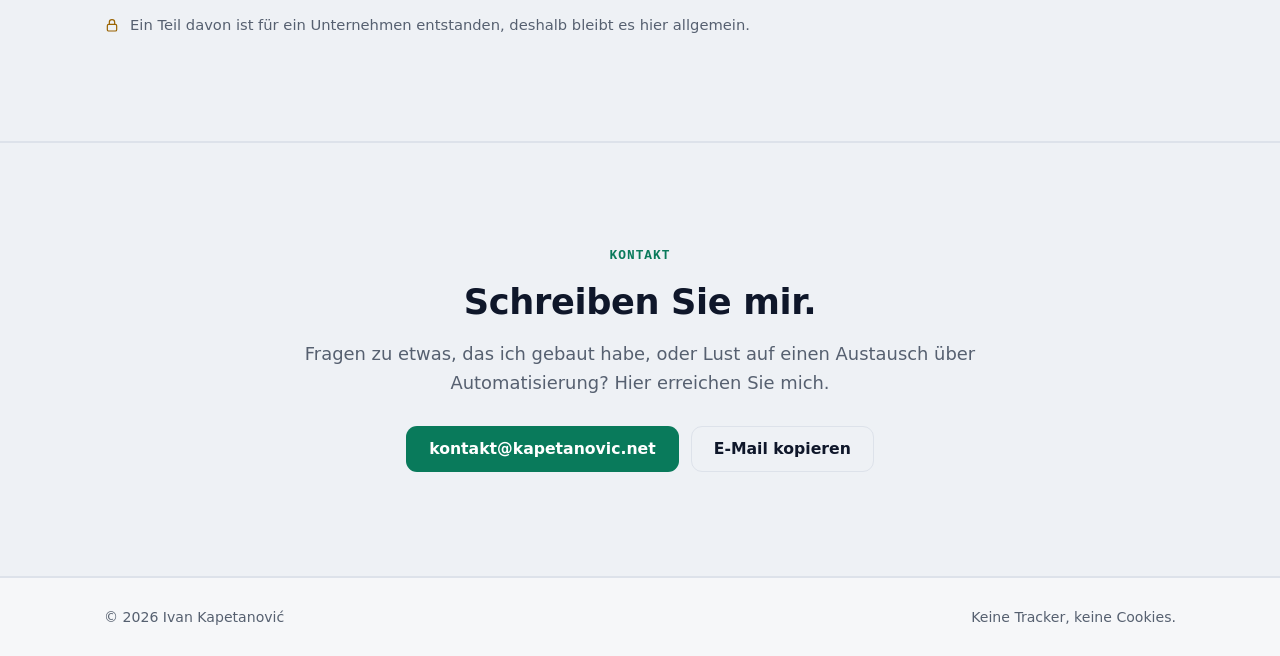
==== commit 5a4d4141: "System administrator title, rename homelab project, fix accent contrast (axe: 0 violations) Co-Autho" ====
--- a/de/index.html
+++ b/de/index.html
@@ -4,7 +4,7 @@
   <meta charset="utf-8">
   <meta name="viewport" content="width=device-width, initial-scale=1">
   <title>Ivan Kapetanović · IT & Automatisierung</title>
-  <meta name="description" content="Portfolio von Ivan Kapetanović, IT-Techniker: Automatisierung, Websites und Windows-Administration.">
+  <meta name="description" content="Portfolio von Ivan Kapetanović, Systemadministrator: Automatisierung, Websites, Linux- und Windows-Server.">
   <meta name="author" content="Ivan Kapetanović">
   <meta name="theme-color" content="#f6f7f9" media="(prefers-color-scheme: light)">
   <meta name="theme-color" content="#0d1117" media="(prefers-color-scheme: dark)">
@@ -59,7 +59,7 @@
     <section class="hero">
       <div class="wrap hero-grid">
         <div class="hero-copy">
-          <p class="eyebrow">IT-Technik · Automatisierung · Web</p>
+          <p class="eyebrow">Systemadministration · Automatisierung · Web</p>
           <h1>Was jeden Tag von Hand passiert, <span class="accent">automatisiere ich</span>.</h1>
           <p class="lead">
             Workflows, die Dokumente sortieren, Nachrichten-Feeds beobachten und Berichte ausfüllen,
@@ -93,7 +93,7 @@
         </div>
         <div class="about-text">
           <p>
-            Ich bin Ivan, IT-Techniker in Deutschland. Fast alles, was ich baue, fängt gleich an: Jemand erledigt jeden Tag dieselbe Aufgabe von Hand, und ich finde, das
+            Ich bin Ivan, Systemadministrator in Deutschland. Fast alles, was ich baue, fängt gleich an: Jemand erledigt jeden Tag dieselbe Aufgabe von Hand, und ich finde, das
             sollte eine Maschine tun.
           </p>
           <p>
@@ -199,7 +199,7 @@
             </div>
             <div class="work-copy">
               <p class="work-num">04</p>
-              <h3>Homelab</h3>
+              <h3>Eigener Linux-Server</h3>
               <p>
                 Alter Laptop, neuer Job: Er läuft jetzt rund um die Uhr mit Ubuntu Server, n8n, Uptime Kuma
                 und Dockge. Seine WLAN-Karte hat gern den ganzen Rechner eingefroren, also habe ich den
--- a/css/style.css
+++ b/css/style.css
@@ -6,10 +6,10 @@
   --text: #0f172a;
   --muted: #566070;
   --border: #dde2ea;
-  --accent: #0b8f6a;
-  --accent-strong: #087556;
+  --accent: #097a5b;
+  --accent-strong: #066a4d;
   --accent-ink: #ffffff;
-  --accent-soft: rgba(11, 143, 106, 0.1);
+  --accent-soft: rgba(9, 122, 91, 0.1);
   --warn: #9a6300;
   --warn-soft: rgba(201, 138, 20, 0.12);
   --shadow: 0 1px 2px rgba(15, 23, 42, 0.04), 0 8px 24px rgba(15, 23, 42, 0.06);
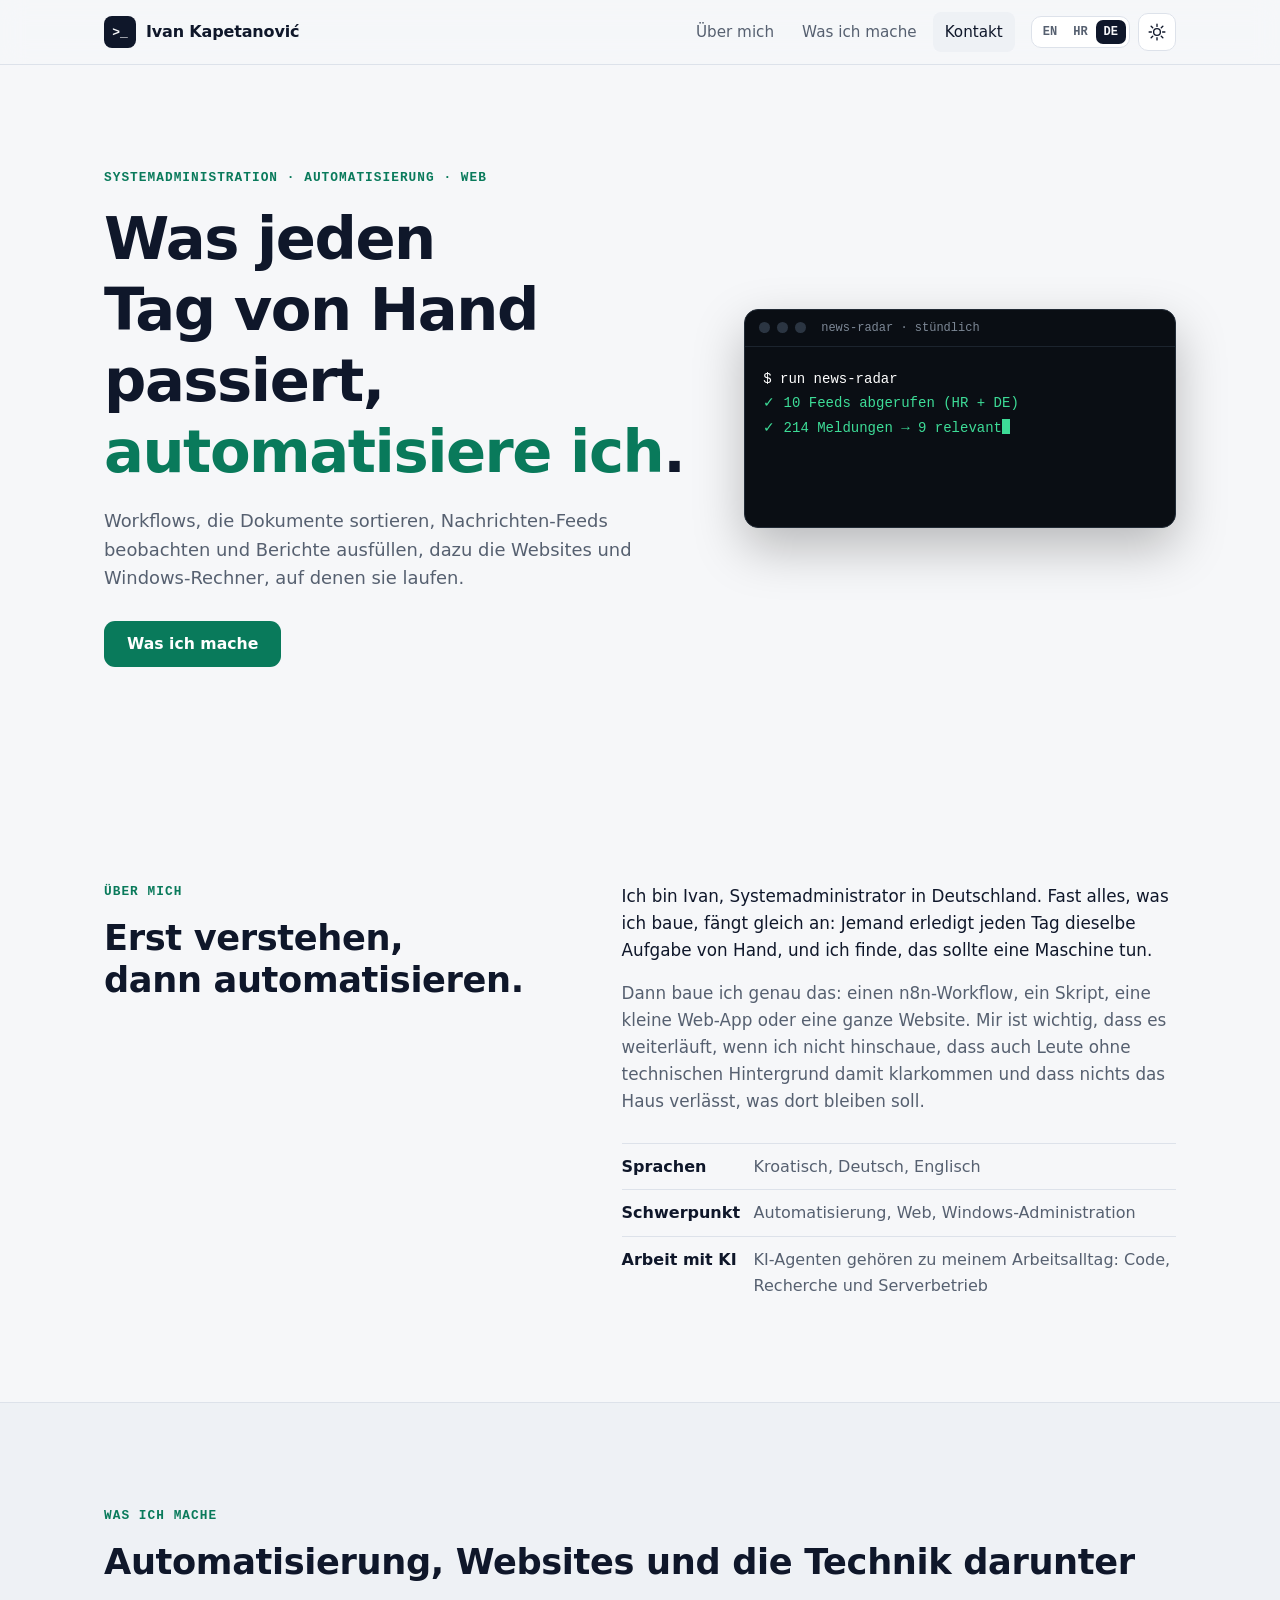
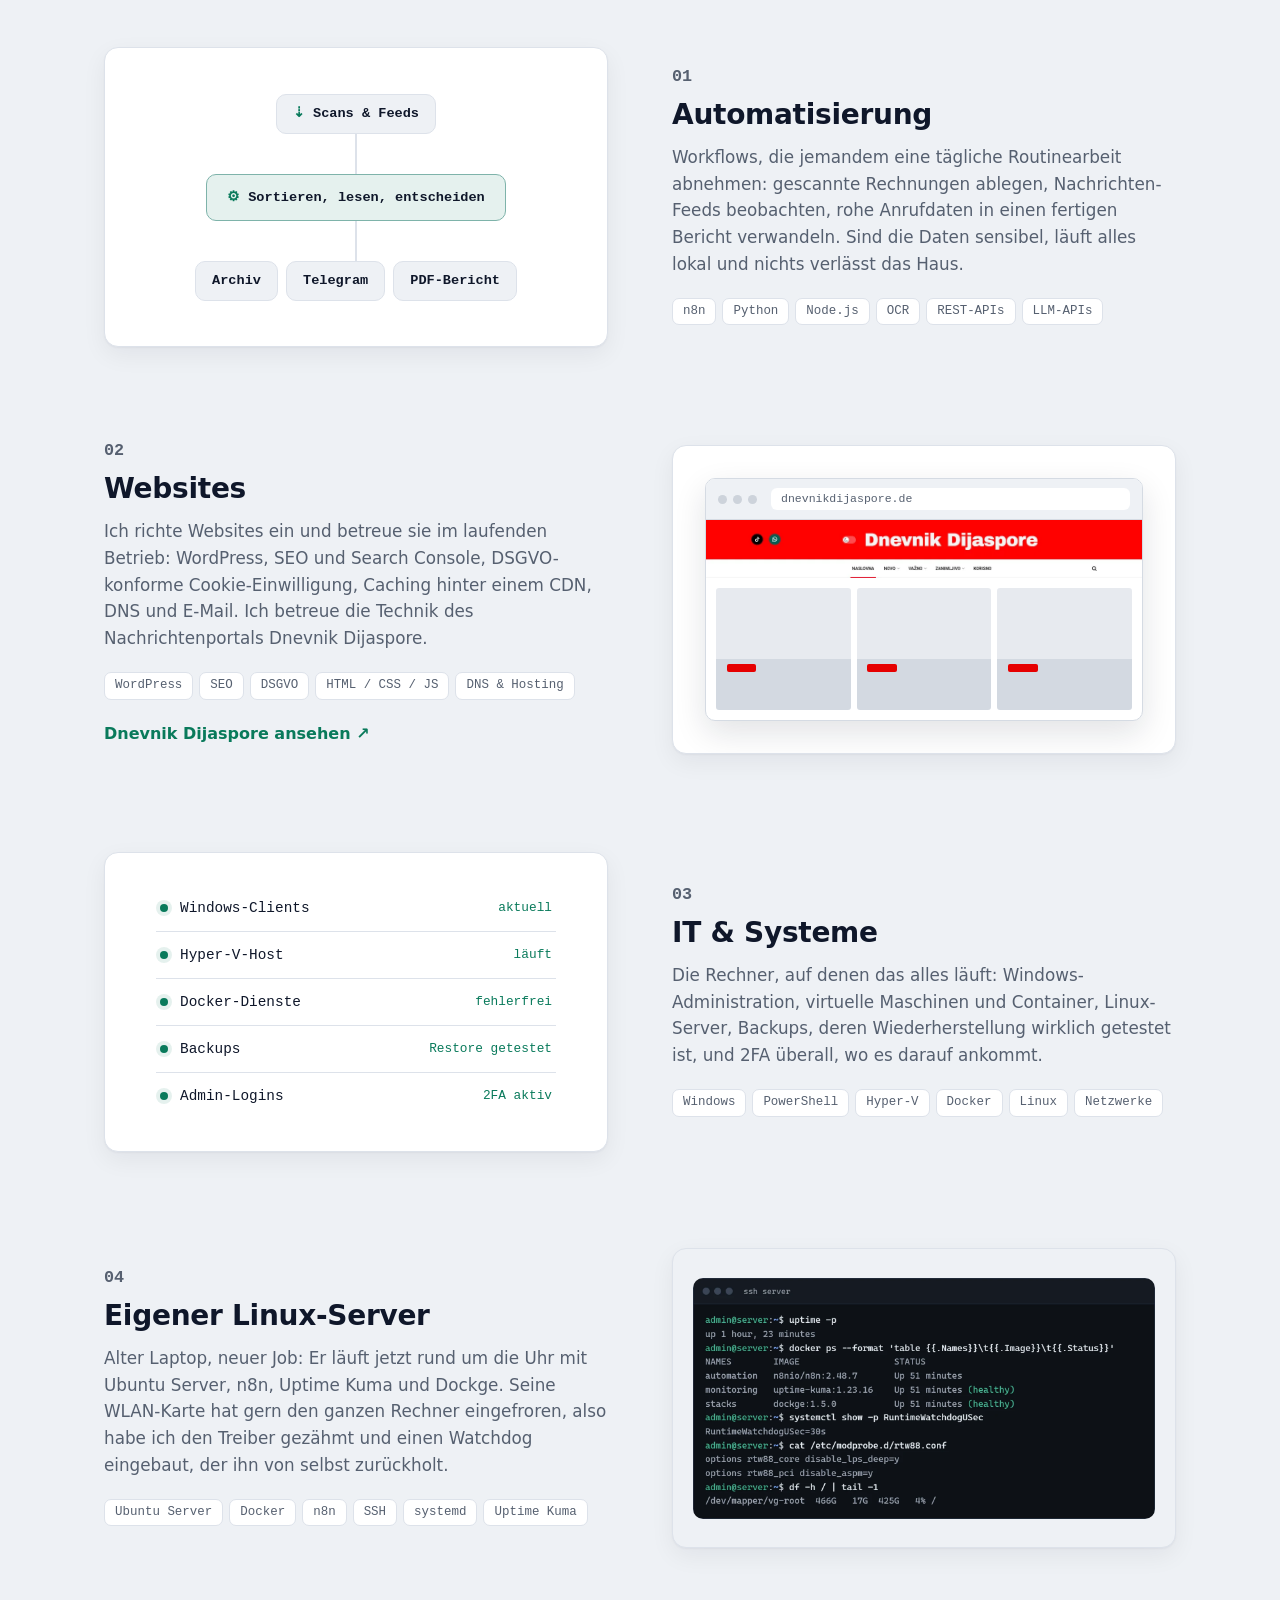
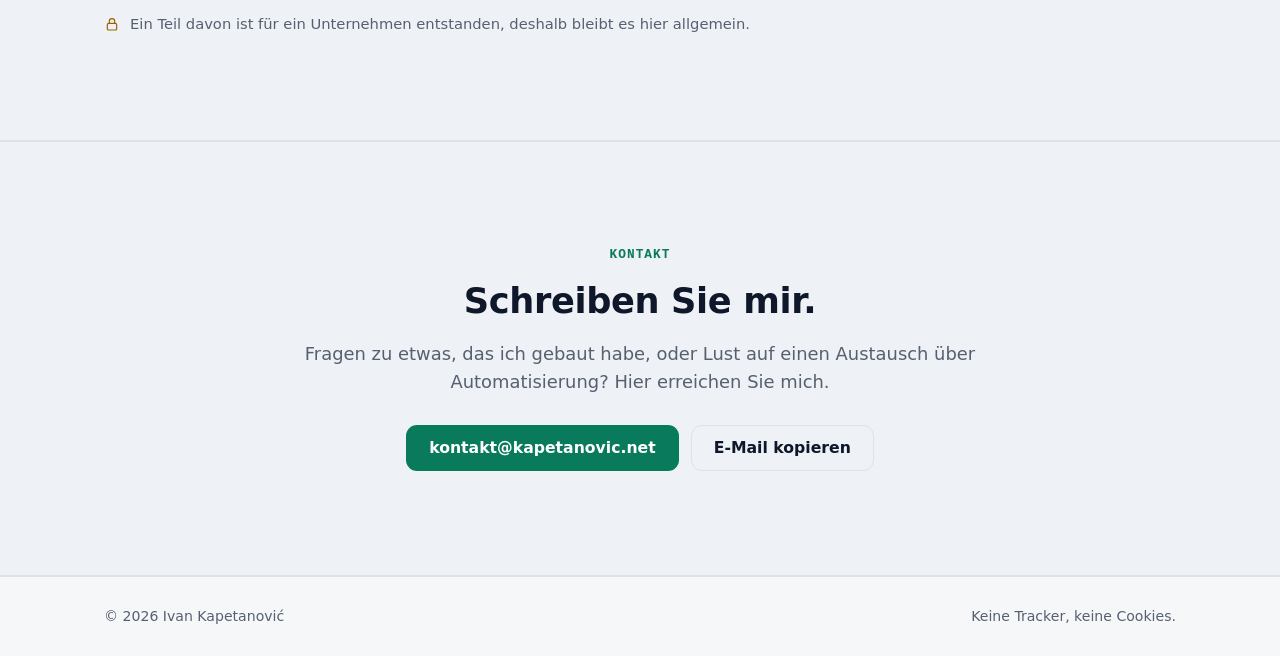
==== commit 10aa7a66: "Add anonymized server terminal screenshot to the Linux server project Co-Authored-By: Claude Opus 5." ====
--- a/de/index.html
+++ b/de/index.html
@@ -188,14 +188,8 @@
             </div>
           </article>
           <article class="work work-flip">
-            <div class="work-media media-status" aria-hidden="true">
-              <ul class="status">
-                <li><span class="ok"></span>Ubuntu Server 26.04<em>Bare Metal</em></li>
-                <li><span class="ok"></span>n8n · Uptime Kuma · Dockge<em>Docker</em></li>
-                <li><span class="ok"></span>SSH<em>nur Schlüssel</em></li>
-                <li><span class="ok"></span>Hardware-Watchdog<em>Auto-Neustart</em></li>
-                <li><span class="ok"></span>Backups<em>SHA-256 geprüft</em></li>
-              </ul>
+            <div class="work-media media-shot">
+              <img src="../assets/server-terminal.webp" width="1444" height="752" alt="Terminal auf dem Server: laufende Container, Hardware-Watchdog, WLAN-Treiber-Fix (Namen anonymisiert)" loading="lazy" decoding="async">
             </div>
             <div class="work-copy">
               <p class="work-num">04</p>
--- a/css/style.css
+++ b/css/style.css
@@ -247,6 +247,8 @@
   background: var(--surface); border: 1px solid var(--border); border-radius: var(--radius); box-shadow: var(--shadow);
 }
 .work-media img { display: block; max-width: 100%; height: auto; }
+.media-shot { padding: 20px; background: var(--surface-alt); }
+.media-shot img { width: 100%; border-radius: 10px; }
 @media (max-width: 520px) { .work-media { min-height: 240px; padding: 20px; } }
 .work-num { font: 600 0.8rem/1 var(--mono); color: var(--accent); margin-bottom: 12px; }
 .work-copy h3 { font-size: clamp(1.4rem, 2.4vw, 1.75rem); margin-bottom: 12px; }
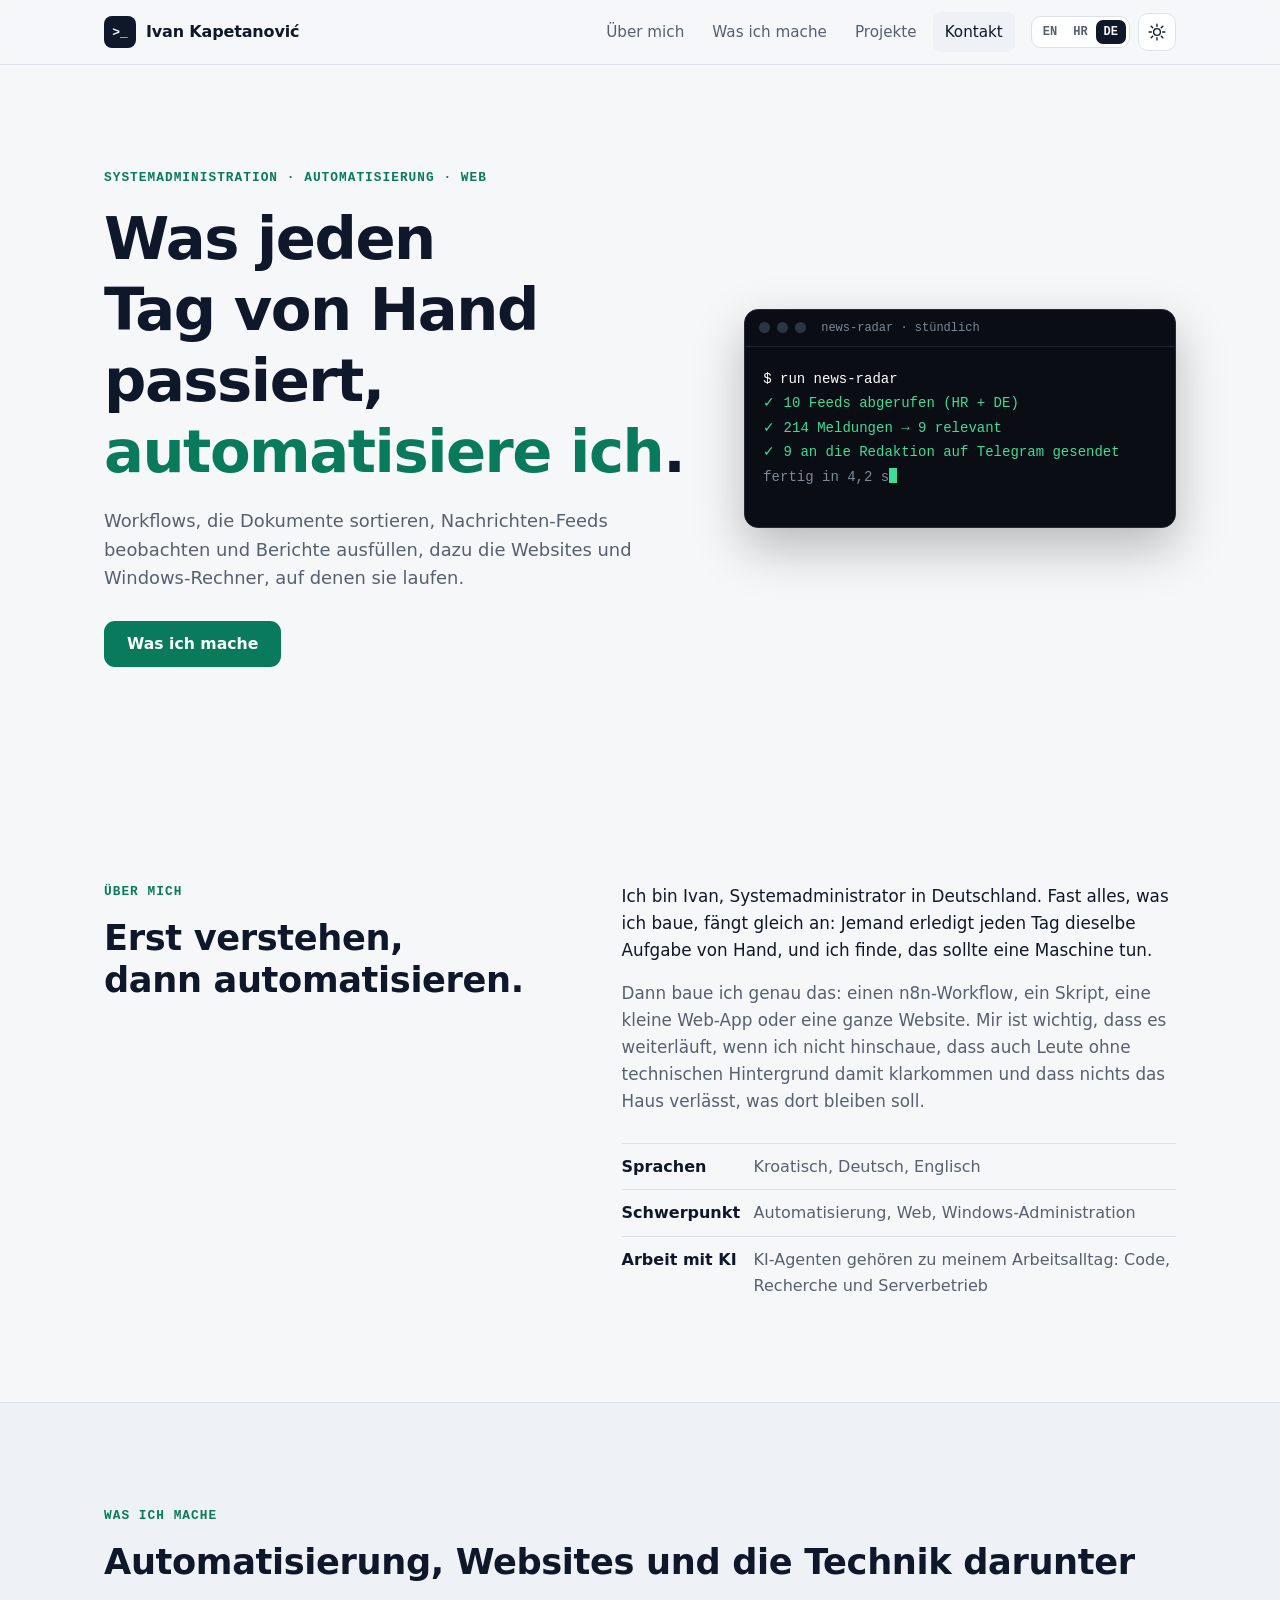
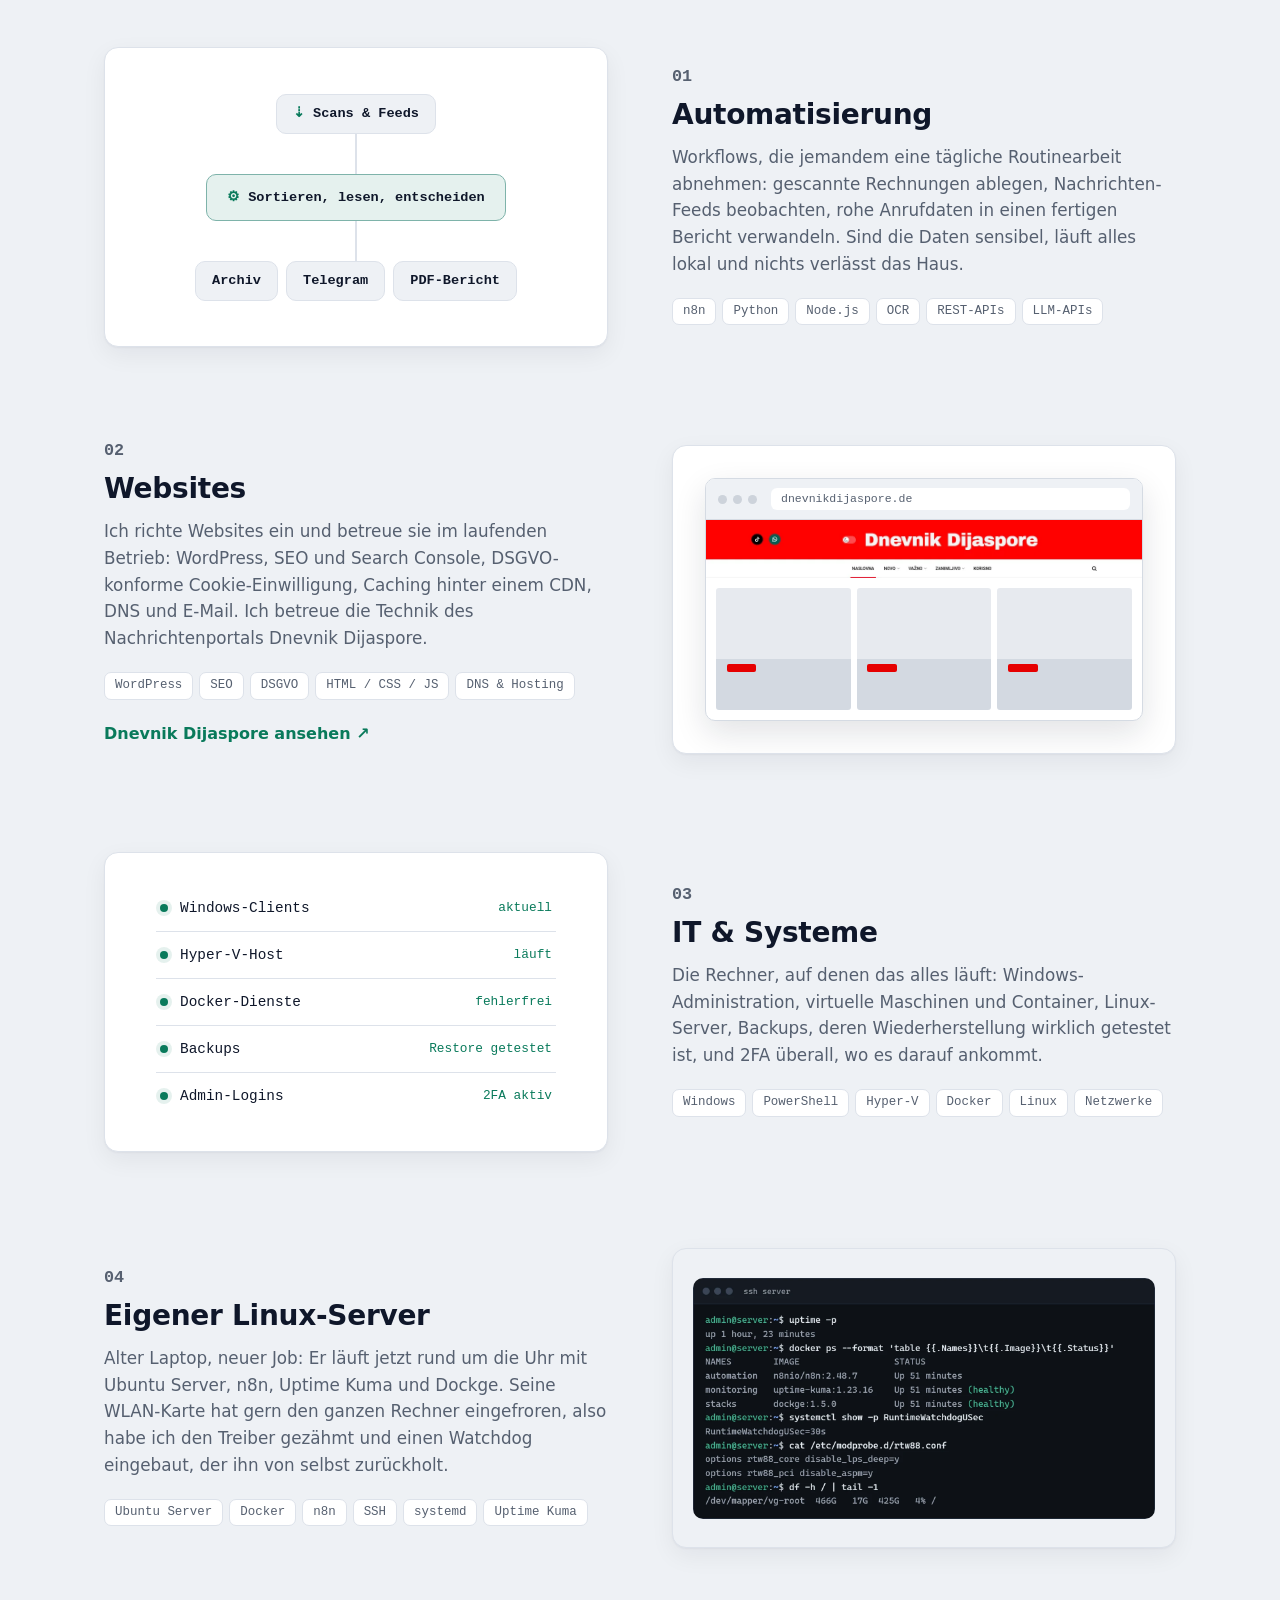
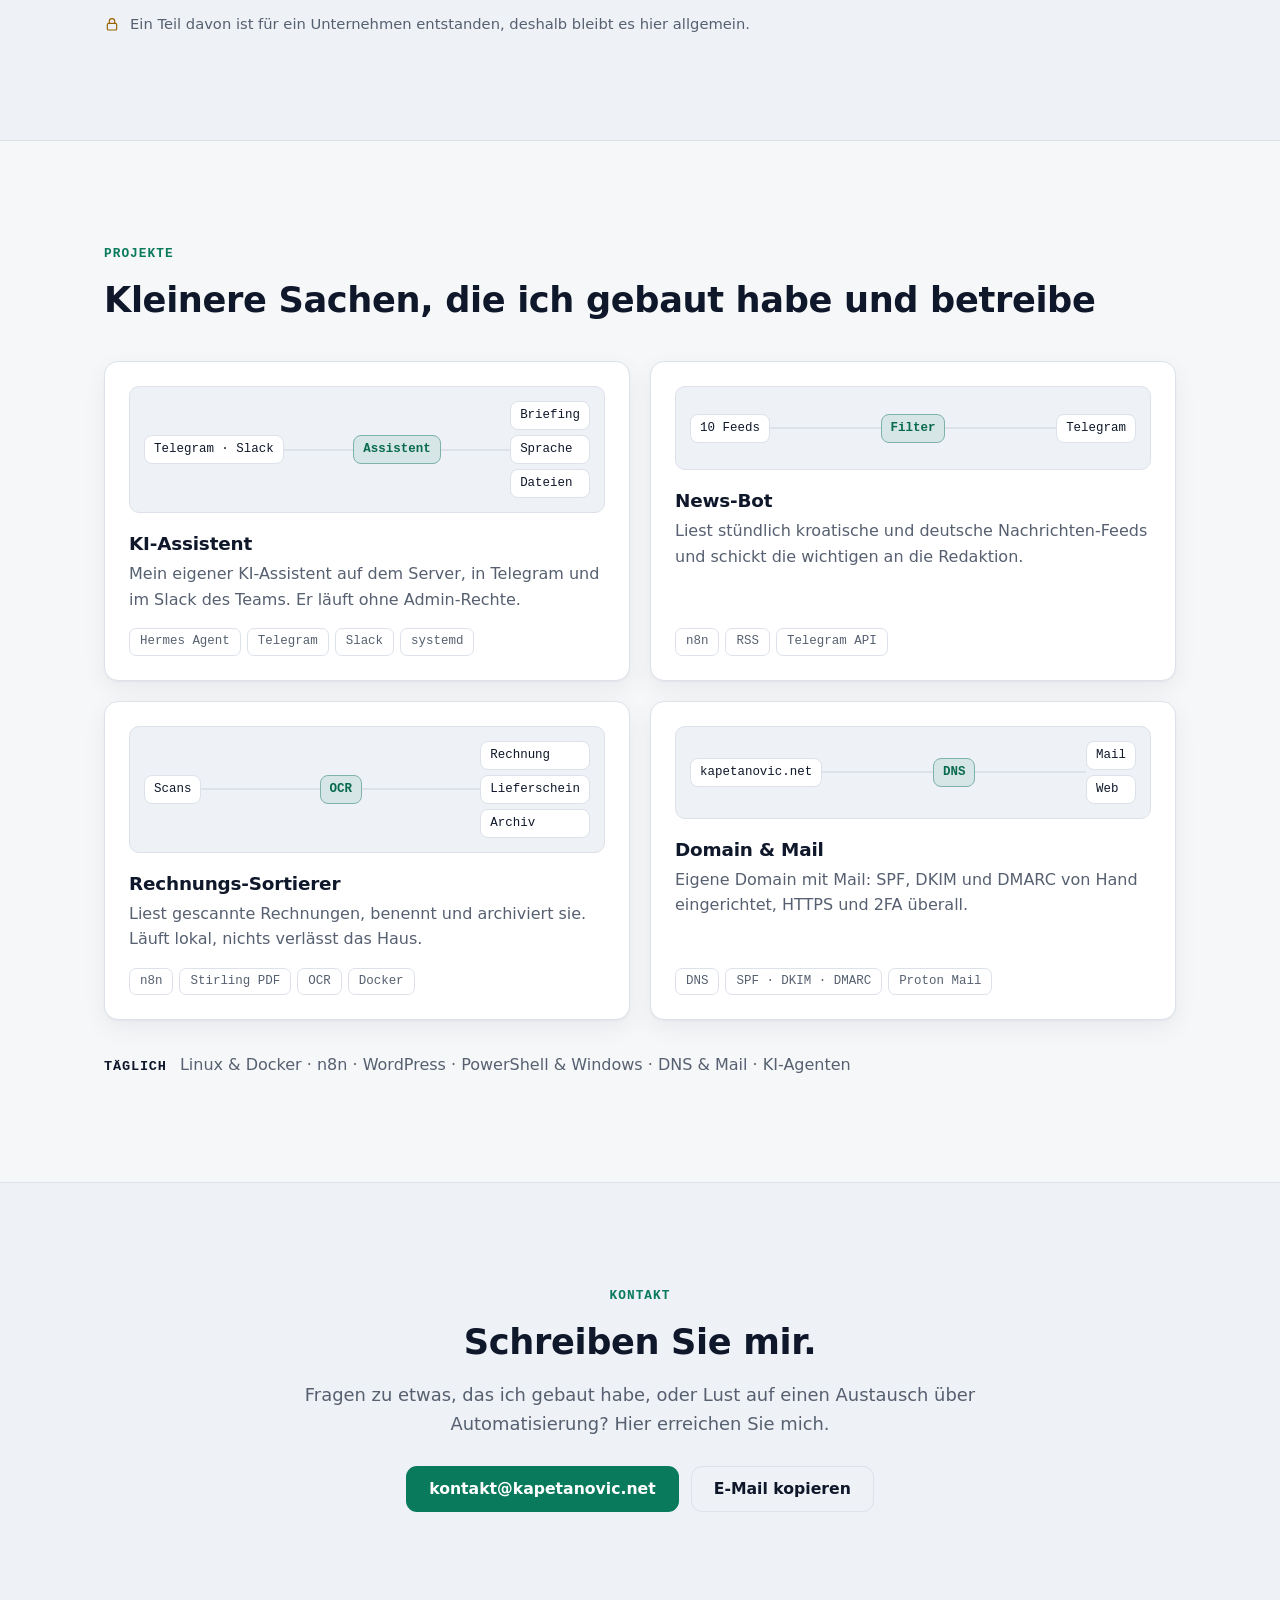
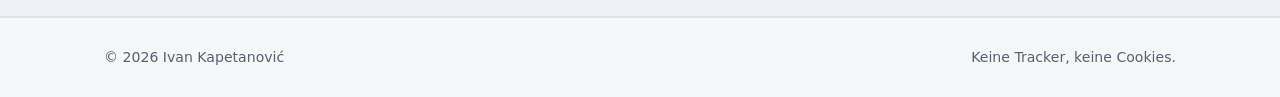
==== commit 81033b6e: "Add Projects section: AI assistant, news bot, invoice sorter, domain & mail (axe: 0 violations, no o" ====
--- a/de/index.html
+++ b/de/index.html
@@ -34,6 +34,7 @@
       <nav class="nav" id="nav" aria-label="Hauptmenü">
         <a href="#about">Über mich</a>
         <a href="#work">Was ich mache</a>
+        <a href="#projects">Projekte</a>
         <a href="#contact">Kontakt</a>
       </nav>
 
@@ -211,6 +212,57 @@
       </div>
     </section>
 
+    <!-- PROJECTS -->
+    <section class="section" id="projects">
+      <div class="wrap">
+        <p class="kicker">Projekte</p>
+        <h2>Kleinere Sachen, die ich gebaut habe und betreibe</h2>
+        <div class="proj-grid">
+          <article class="proj">
+            <div class="pflow" aria-hidden="true">
+              <span class="pf-node">Telegram · Slack</span><span class="pf-line"><i></i></span>
+              <span class="pf-node pf-main">Assistent</span><span class="pf-line"><i></i></span>
+              <span class="pf-outs"><span class="pf-node">Briefing</span><span class="pf-node">Sprache</span><span class="pf-node">Dateien</span></span>
+            </div>
+            <h3>KI-Assistent</h3>
+            <p>Mein eigener KI-Assistent auf dem Server, in Telegram und im Slack des Teams. Er läuft ohne Admin-Rechte.</p>
+            <ul class="tags"><li>Hermes Agent</li><li>Telegram</li><li>Slack</li><li>systemd</li></ul>
+          </article>
+          <article class="proj">
+            <div class="pflow" aria-hidden="true">
+              <span class="pf-node">10 Feeds</span><span class="pf-line"><i></i></span>
+              <span class="pf-node pf-main">Filter</span><span class="pf-line"><i></i></span>
+              <span class="pf-outs"><span class="pf-node">Telegram</span></span>
+            </div>
+            <h3>News-Bot</h3>
+            <p>Liest stündlich kroatische und deutsche Nachrichten-Feeds und schickt die wichtigen an die Redaktion.</p>
+            <ul class="tags"><li>n8n</li><li>RSS</li><li>Telegram API</li></ul>
+          </article>
+          <article class="proj">
+            <div class="pflow" aria-hidden="true">
+              <span class="pf-node">Scans</span><span class="pf-line"><i></i></span>
+              <span class="pf-node pf-main">OCR</span><span class="pf-line"><i></i></span>
+              <span class="pf-outs"><span class="pf-node">Rechnung</span><span class="pf-node">Lieferschein</span><span class="pf-node">Archiv</span></span>
+            </div>
+            <h3>Rechnungs-Sortierer</h3>
+            <p>Liest gescannte Rechnungen, benennt und archiviert sie. Läuft lokal, nichts verlässt das Haus.</p>
+            <ul class="tags"><li>n8n</li><li>Stirling PDF</li><li>OCR</li><li>Docker</li></ul>
+          </article>
+          <article class="proj">
+            <div class="pflow" aria-hidden="true">
+              <span class="pf-node">kapetanovic.net</span><span class="pf-line"><i></i></span>
+              <span class="pf-node pf-main">DNS</span><span class="pf-line"><i></i></span>
+              <span class="pf-outs"><span class="pf-node">Mail</span><span class="pf-node">Web</span></span>
+            </div>
+            <h3>Domain &amp; Mail</h3>
+            <p>Eigene Domain mit Mail: SPF, DKIM und DMARC von Hand eingerichtet, HTTPS und 2FA überall.</p>
+            <ul class="tags"><li>DNS</li><li>SPF · DKIM · DMARC</li><li>Proton Mail</li></ul>
+          </article>
+        </div>
+        <p class="toolset"><strong>Täglich</strong> Linux &amp; Docker · n8n · WordPress · PowerShell &amp; Windows · DNS &amp; Mail · KI-Agenten</p>
+      </div>
+    </section>
+
     <!-- CONTACT -->
     <section class="section section-alt contact" id="contact">
       <div class="wrap contact-inner">
--- a/css/style.css
+++ b/css/style.css
@@ -315,3 +315,24 @@
   html { scroll-behavior: auto; }
   *, *::before, *::after { transition: none !important; animation: none !important; }
 }
+
+/* Projects */
+.proj-grid { display: grid; gap: 20px; margin-top: 40px; }
+@media (min-width: 760px) { .proj-grid { grid-template-columns: 1fr 1fr; } }
+.proj { background: var(--surface); border: 1px solid var(--border); border-radius: var(--radius); box-shadow: var(--shadow); padding: 24px; display: flex; flex-direction: column; }
+.proj h3 { font-size: 1.15rem; margin: 20px 0 6px; }
+.proj p { color: var(--muted); margin: 0 0 16px; }
+.proj .tags { margin-top: auto; }
+.pflow { display: flex; align-items: center; min-height: 84px; padding: 14px; border-radius: 10px; background: var(--surface-alt); border: 1px solid var(--border); font: 500 0.78rem/1.2 var(--mono); }
+.pf-node { padding: 6px 9px; border-radius: 8px; background: var(--surface); border: 1px solid var(--border); white-space: nowrap; }
+.pf-main { background: var(--accent-soft); border-color: color-mix(in srgb, var(--accent) 45%, var(--border)); color: var(--accent-strong); font-weight: 700; }
+.pf-outs { display: flex; flex-direction: column; gap: 5px; }
+.pf-line { position: relative; flex: 1 1 18px; min-width: 14px; height: 2px; background: var(--border); overflow: hidden; }
+.pf-line i { position: absolute; top: 0; left: -12px; width: 12px; height: 2px; background: var(--accent); animation: pf-pulse 3s linear infinite; }
+.pf-line + .pf-main + .pf-line i { animation-delay: 1.5s; }
+@keyframes pf-pulse { to { transform: translateX(160px); } }
+.toolset { margin: 32px 0 0; color: var(--muted); }
+.toolset strong { color: var(--text); margin-right: 8px; font-family: var(--mono); font-size: 0.85rem; text-transform: uppercase; letter-spacing: .06em; }
+.proj-grid > *, .pflow, .pf-outs { min-width: 0; }
+@media (max-width: 420px) { .pflow { font-size: 0.68rem; padding: 10px; } .pf-node { padding: 5px 6px; white-space: normal; overflow-wrap: anywhere; } .pf-line { min-width: 8px; } }
+@media (prefers-reduced-motion: reduce) { .pf-line i { animation: none; display: none; } }
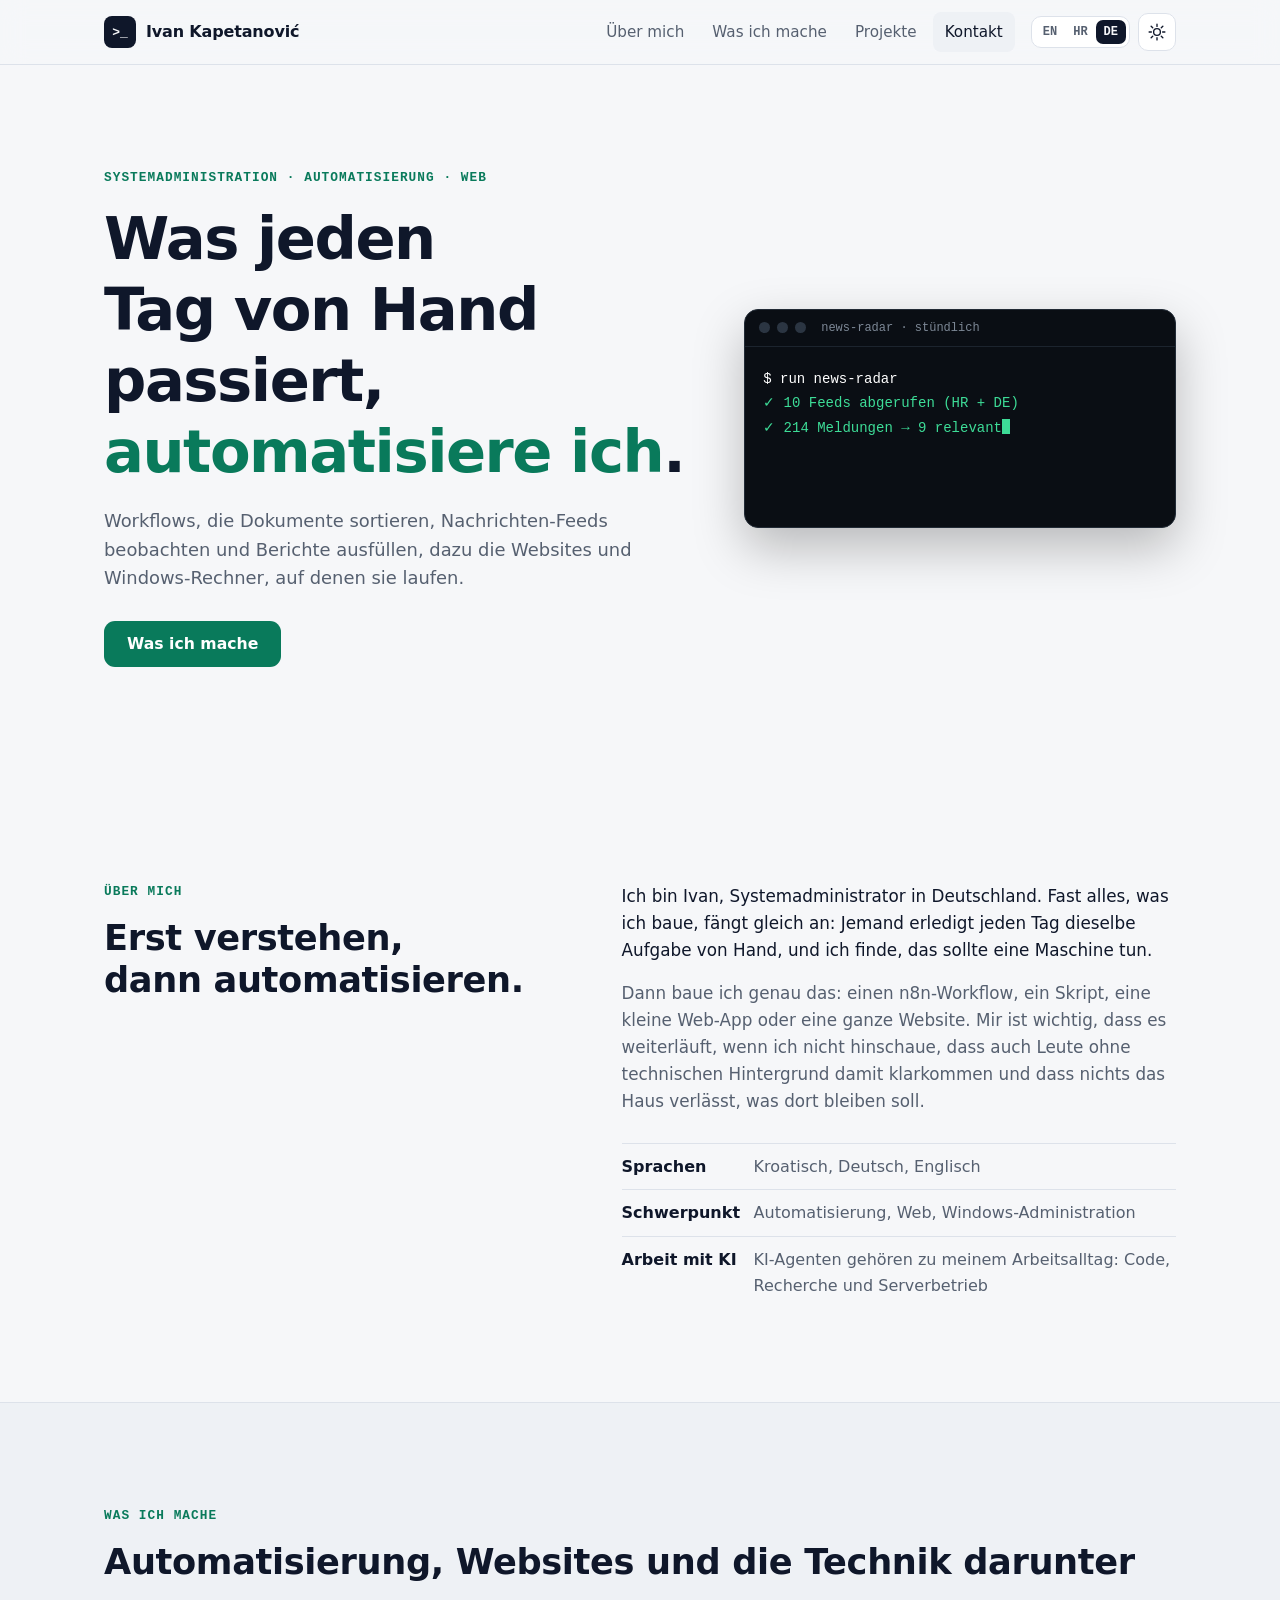
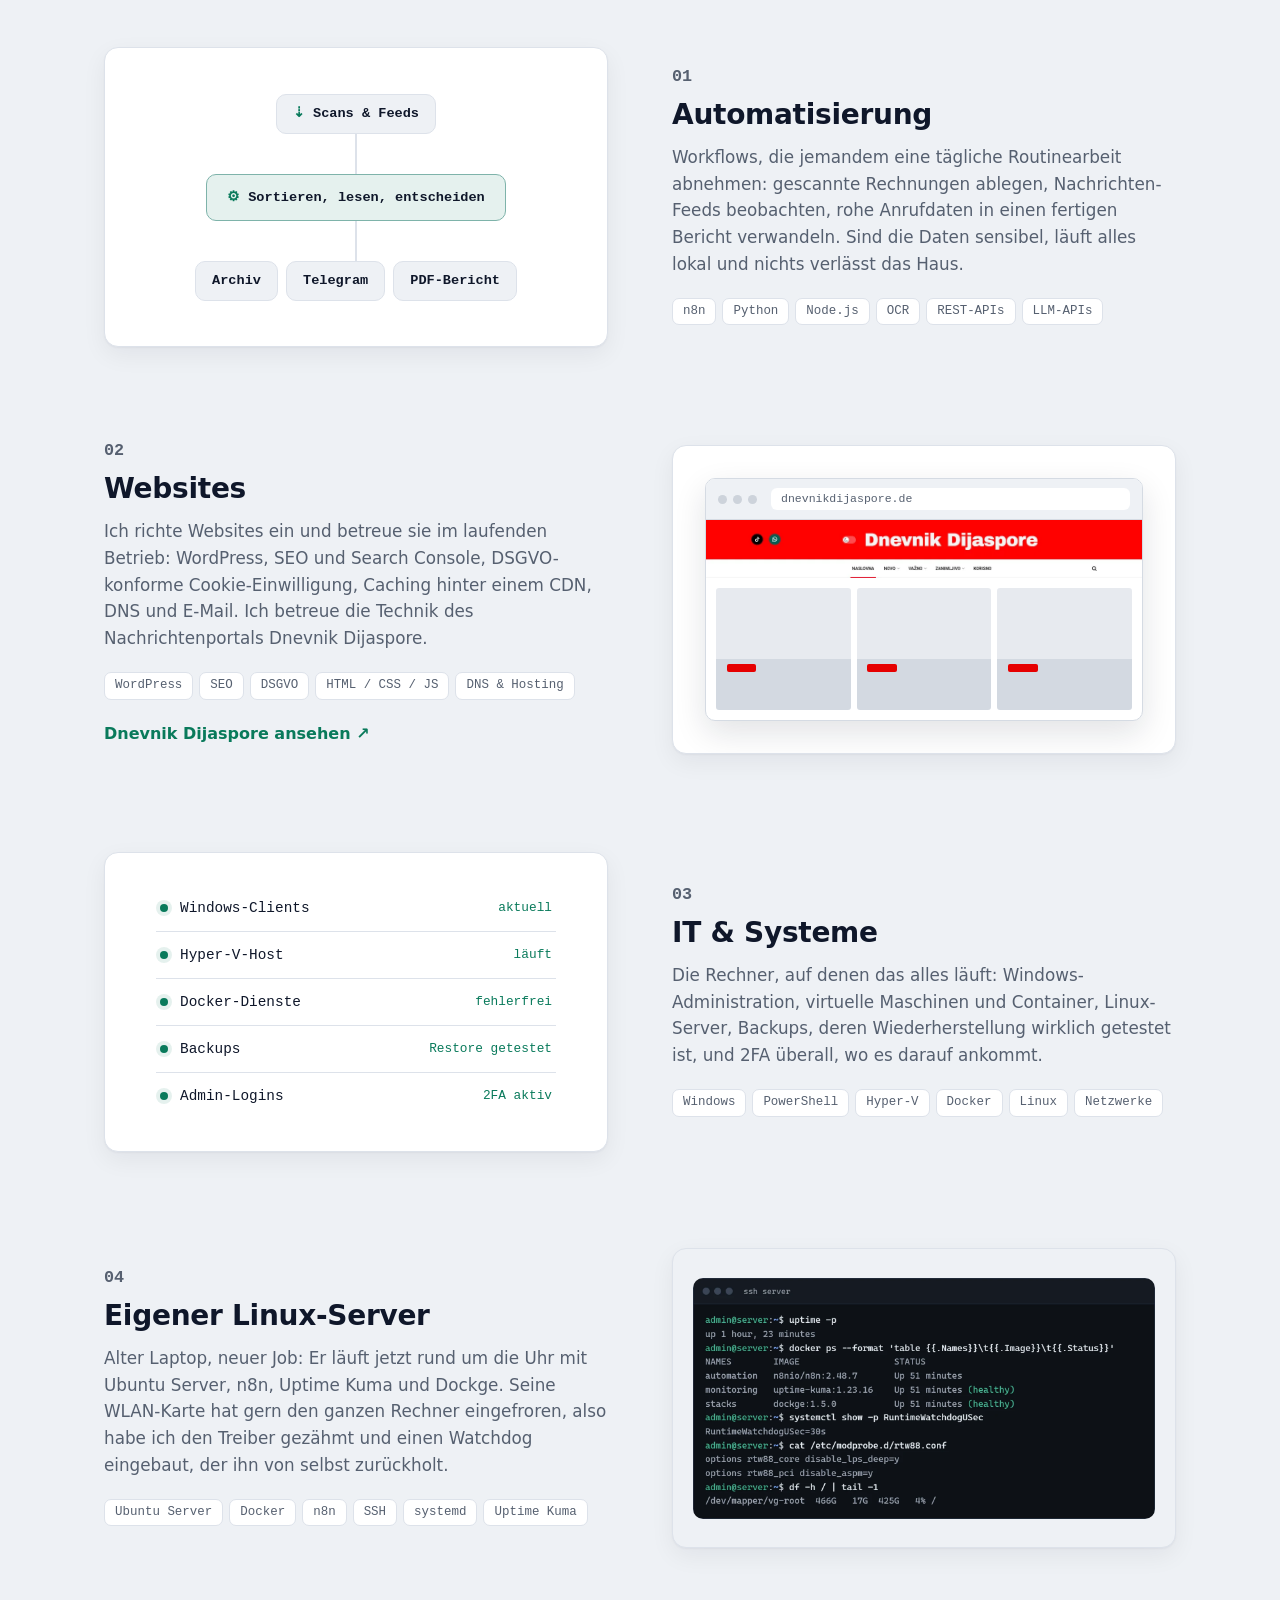
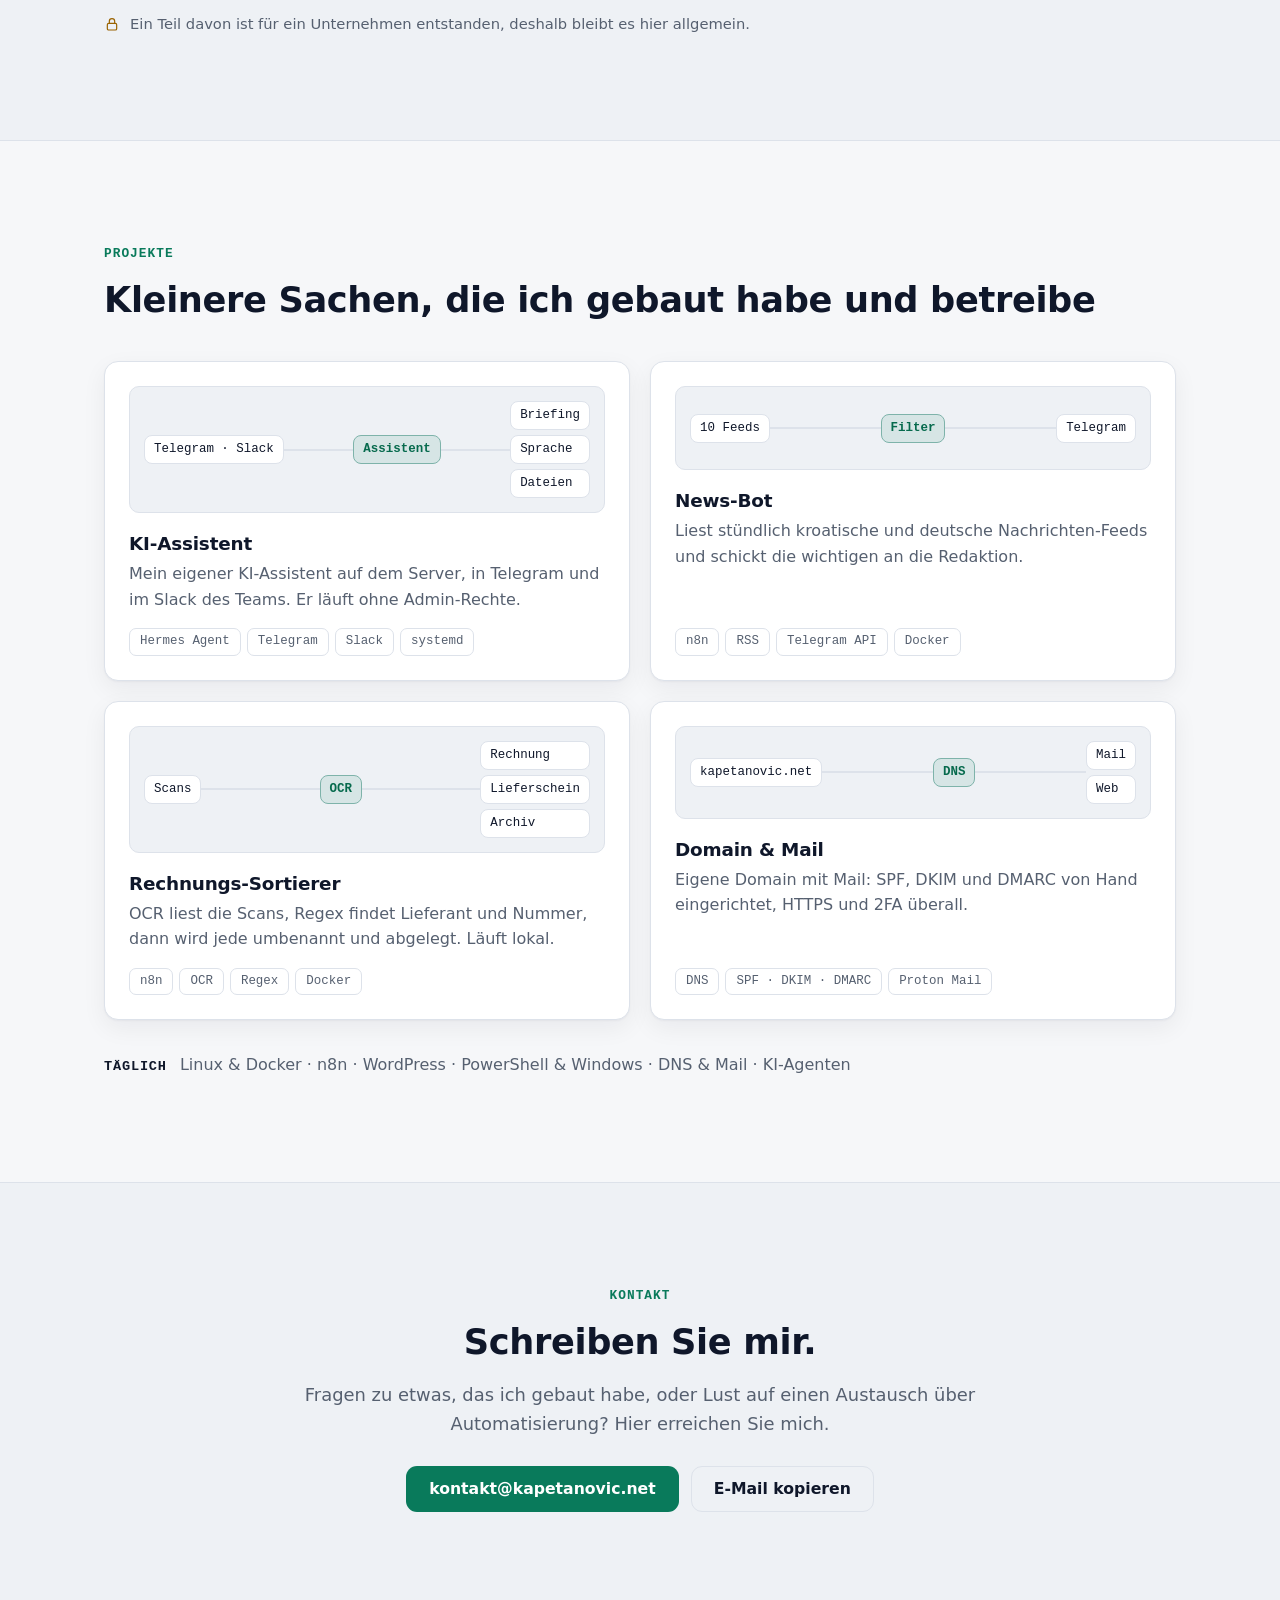
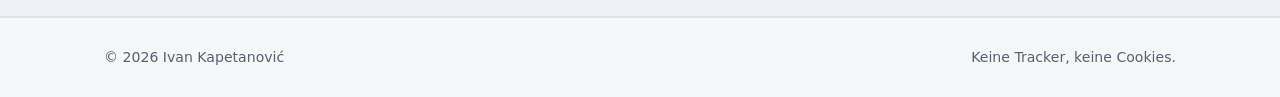
==== commit 16e51191: "Invoice sorter: regex + Docker tags; Docker on news bot Co-Authored-By: Claude Opus 5.5 <noreply@ant" ====
--- a/de/index.html
+++ b/de/index.html
@@ -236,7 +236,7 @@
             </div>
             <h3>News-Bot</h3>
             <p>Liest stündlich kroatische und deutsche Nachrichten-Feeds und schickt die wichtigen an die Redaktion.</p>
-            <ul class="tags"><li>n8n</li><li>RSS</li><li>Telegram API</li></ul>
+            <ul class="tags"><li>n8n</li><li>RSS</li><li>Telegram API</li><li>Docker</li></ul>
           </article>
           <article class="proj">
             <div class="pflow" aria-hidden="true">
@@ -245,8 +245,8 @@
               <span class="pf-outs"><span class="pf-node">Rechnung</span><span class="pf-node">Lieferschein</span><span class="pf-node">Archiv</span></span>
             </div>
             <h3>Rechnungs-Sortierer</h3>
-            <p>Liest gescannte Rechnungen, benennt und archiviert sie. Läuft lokal, nichts verlässt das Haus.</p>
-            <ul class="tags"><li>n8n</li><li>Stirling PDF</li><li>OCR</li><li>Docker</li></ul>
+            <p>OCR liest die Scans, Regex findet Lieferant und Nummer, dann wird jede umbenannt und abgelegt. Läuft lokal.</p>
+            <ul class="tags"><li>n8n</li><li>OCR</li><li>Regex</li><li>Docker</li></ul>
           </article>
           <article class="proj">
             <div class="pflow" aria-hidden="true">
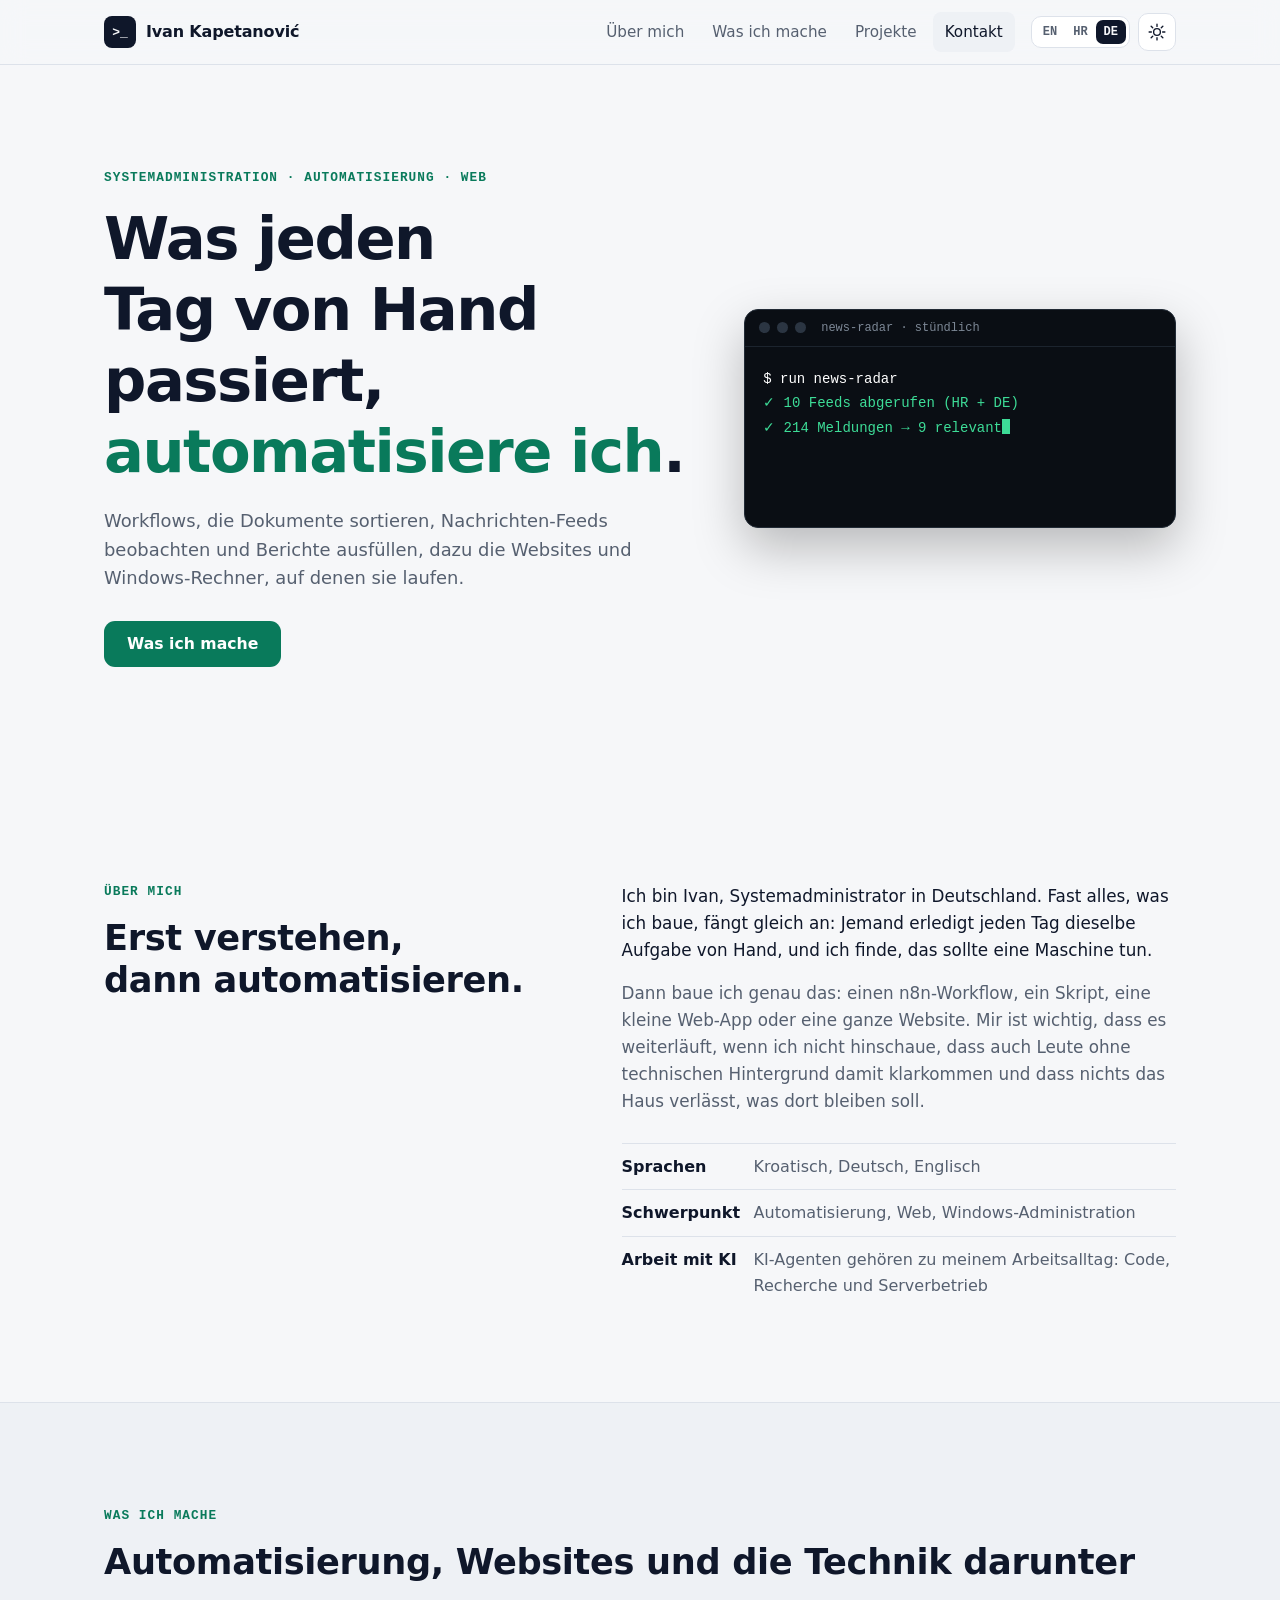
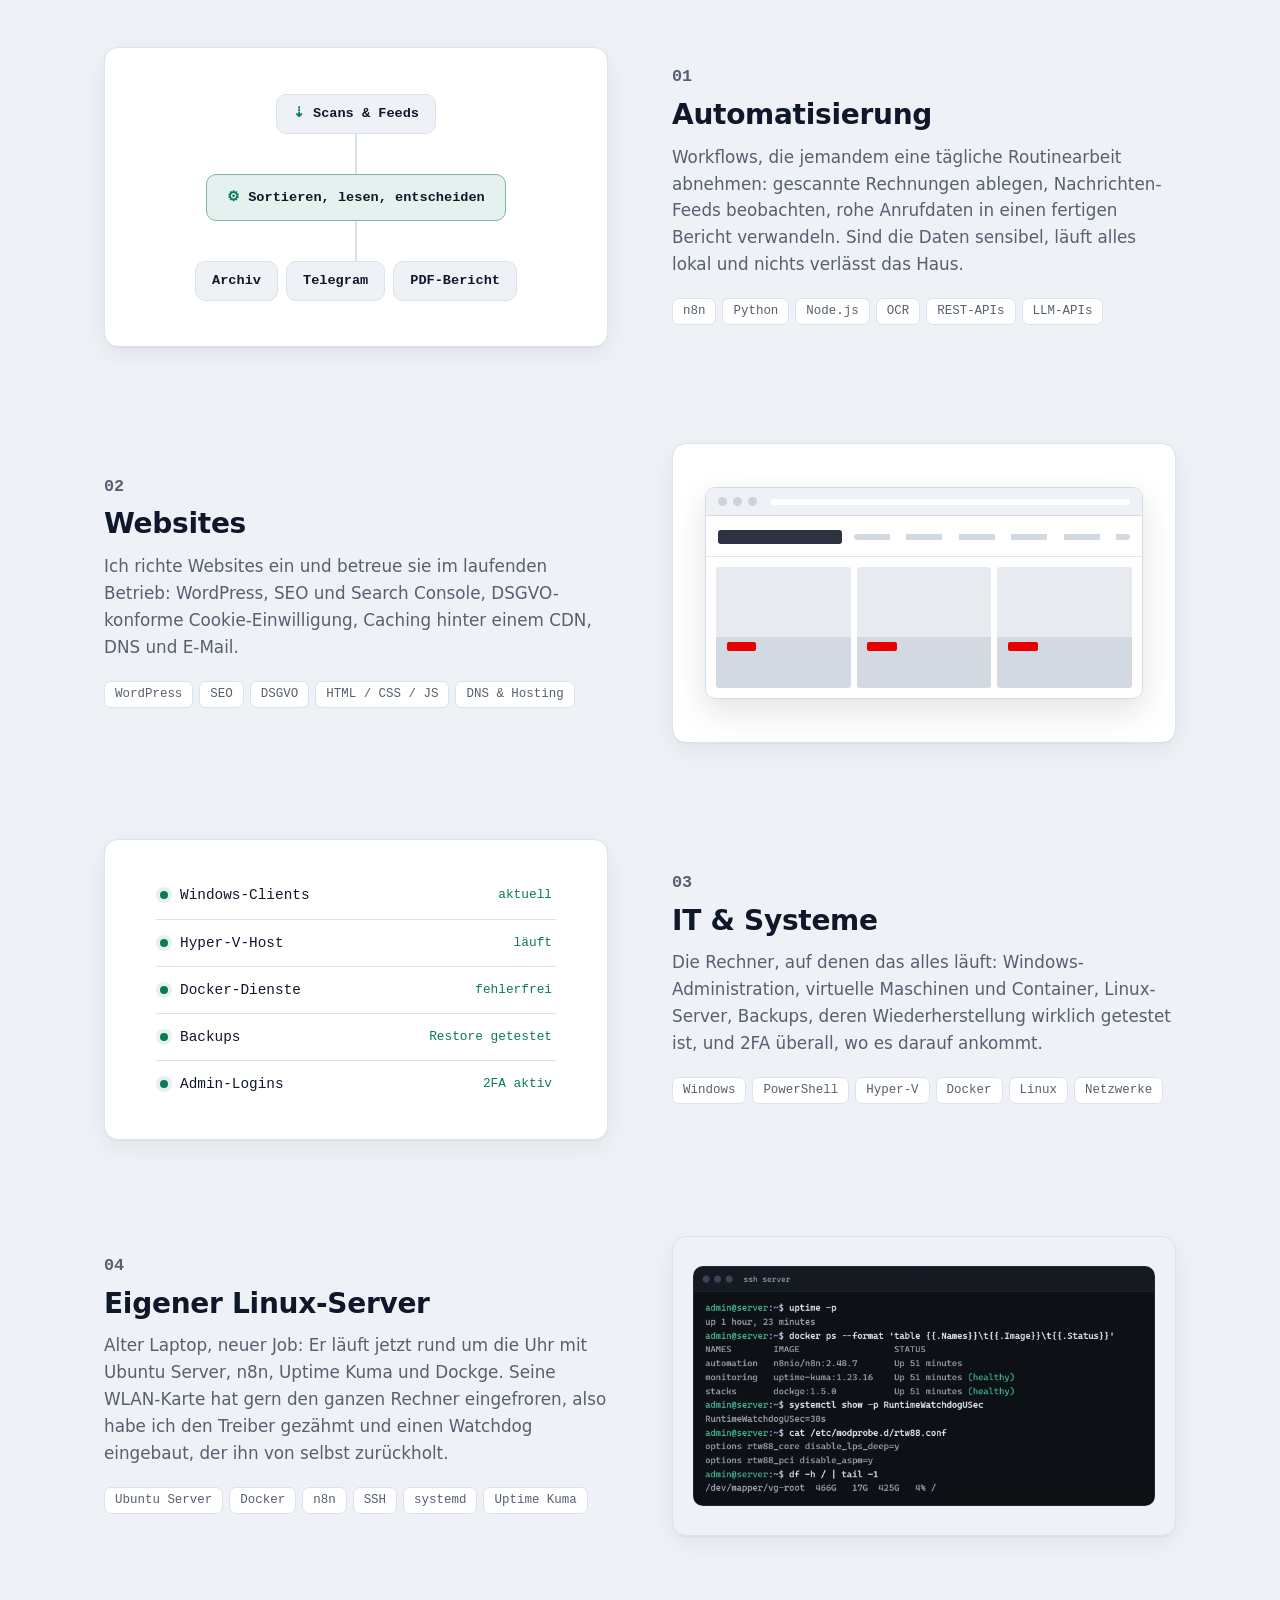
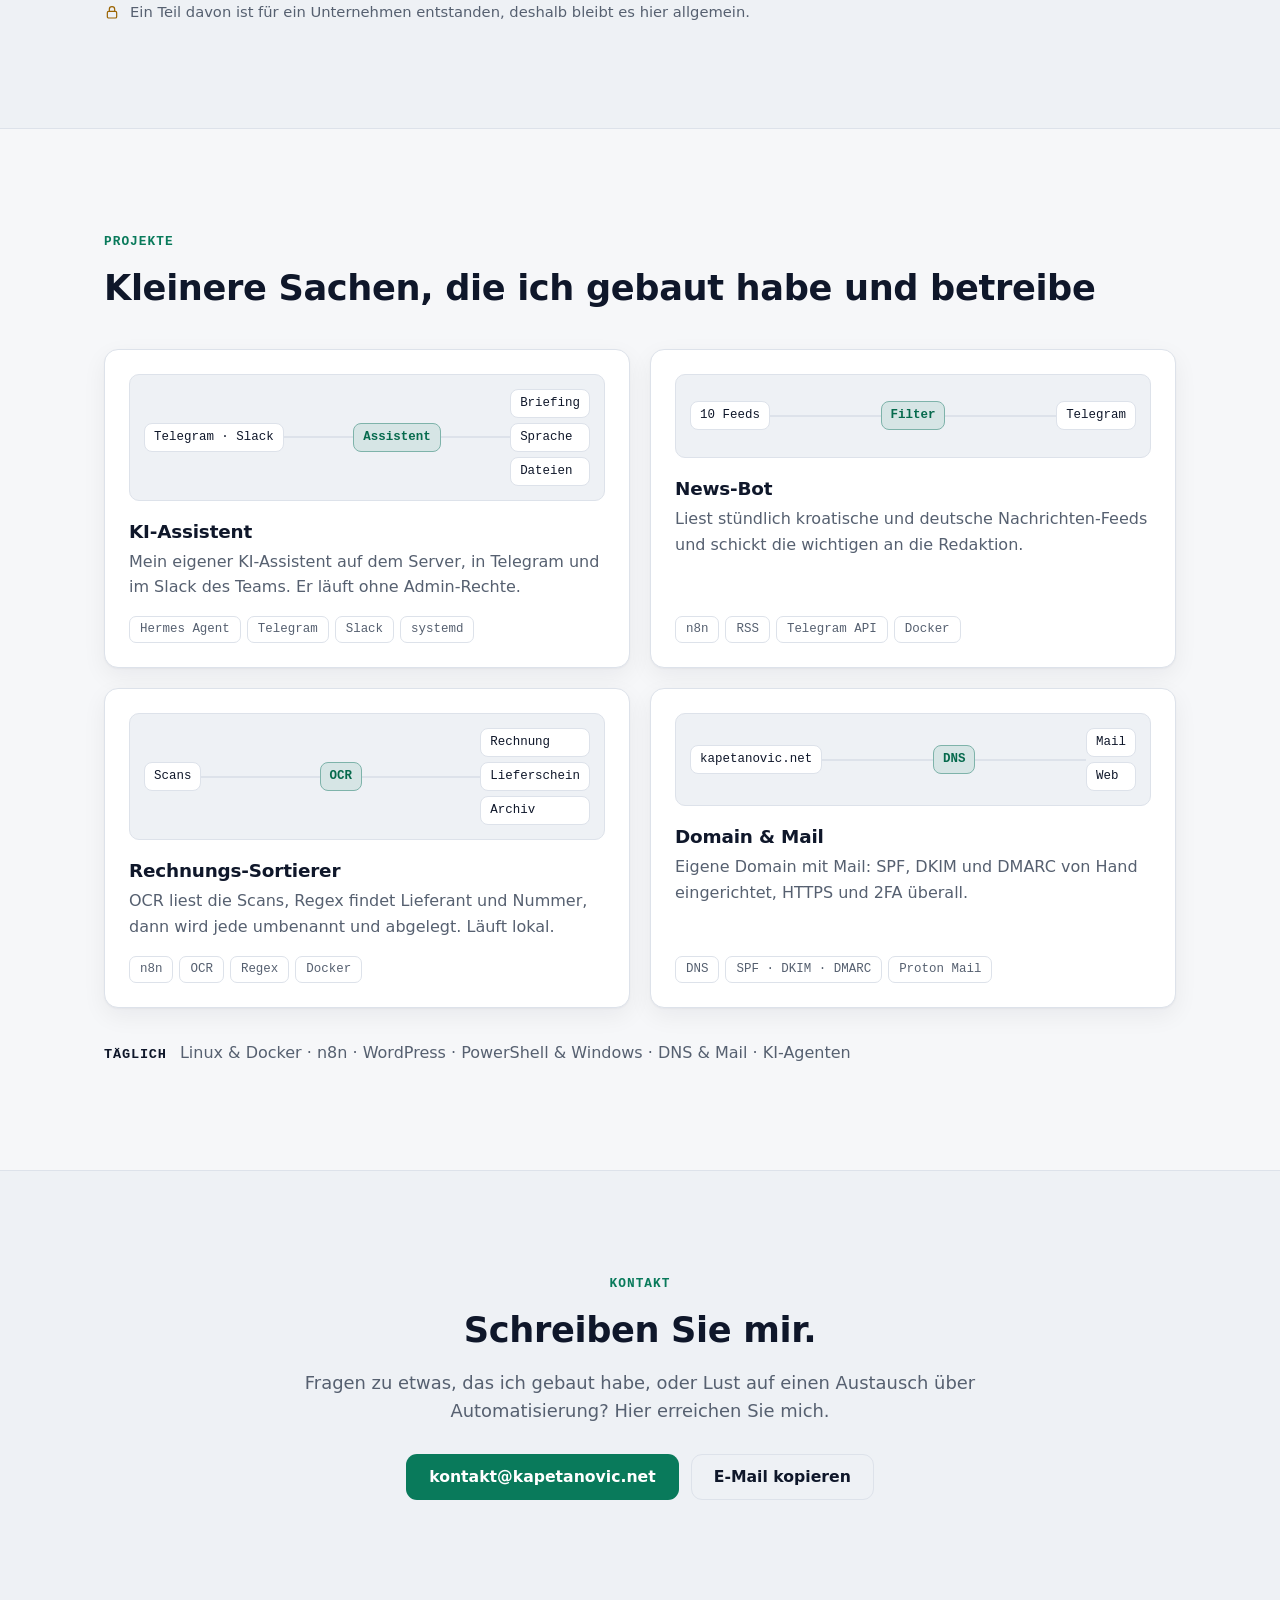
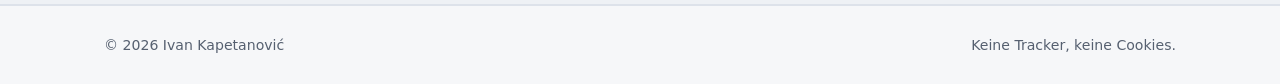
==== commit 6d7e7b13: "Websites block: drop the news-portal reference Remove the portal name, link and header screenshot fr" ====
--- a/de/index.html
+++ b/de/index.html
@@ -149,8 +149,8 @@
           <article class="work work-flip">
             <div class="work-media media-browser">
               <div class="browser">
-                <div class="browser-bar" aria-hidden="true"><span class="dot"></span><span class="dot"></span><span class="dot"></span><span class="browser-url">dnevnikdijaspore.de</span></div>
-                <img src="../assets/dd-header.webp" width="960" height="128" alt="Kopfzeile der Nachrichtenseite Dnevnik Dijaspore" loading="lazy" decoding="async">
+                <div class="browser-bar" aria-hidden="true"><span class="dot"></span><span class="dot"></span><span class="dot"></span><span class="browser-url"></span></div>
+                <div class="browser-head" aria-hidden="true"><b></b><span></span></div>
                 <div class="browser-grid" aria-hidden="true"><i></i><i></i><i></i></div>
               </div>
             </div>
@@ -160,10 +160,8 @@
               <p>
                 Ich richte Websites ein und betreue sie im laufenden Betrieb: WordPress, SEO und Search
                 Console, DSGVO-konforme Cookie-Einwilligung, Caching hinter einem CDN, DNS und E-Mail.
-                Ich betreue die Technik des Nachrichtenportals Dnevnik Dijaspore.
               </p>
               <ul class="tags"><li>WordPress</li><li>SEO</li><li>DSGVO</li><li>HTML / CSS / JS</li><li>DNS &amp; Hosting</li></ul>
-              <a class="work-link" href="https://dnevnikdijaspore.de" target="_blank" rel="noopener">Dnevnik Dijaspore ansehen ↗</a>
             </div>
           </article>
 
--- a/css/style.css
+++ b/css/style.css
@@ -281,6 +281,9 @@
 .browser-bar .dot { width: 9px; height: 9px; background: #cdd3db; }
 .browser-url { flex: 1; min-width: 0; margin-left: 8px; padding: 3px 10px; border-radius: 6px; background: #fff; font: 0.72rem/1.4 var(--mono); color: #566070; overflow: hidden; text-overflow: ellipsis; white-space: nowrap; }
 .browser img { width: 100%; }
+.browser-head { display: flex; align-items: center; gap: 12px; padding: 14px 12px 12px; border-bottom: 1px solid #e3e7ec; }
+.browser-head b { width: 30%; height: 14px; border-radius: 3px; background: #2b3440; }
+.browser-head span { flex: 1; height: 6px; border-radius: 3px; background: repeating-linear-gradient(90deg, #d3d9e1 0 13%, transparent 13% 19%); }
 .browser-grid { display: grid; grid-template-columns: repeat(3, 1fr); gap: 6px; padding: 10px; }
 .browser-grid i { position: relative; aspect-ratio: 4 / 3.6; border-radius: 3px; background: linear-gradient(180deg, #e7eaef 0 58%, #d3d9e1 58% 100%); }
 .browser-grid i::before { content: ""; position: absolute; left: 8%; top: 62%; width: 22%; height: 7%; background: #e60000; border-radius: 2px; }
